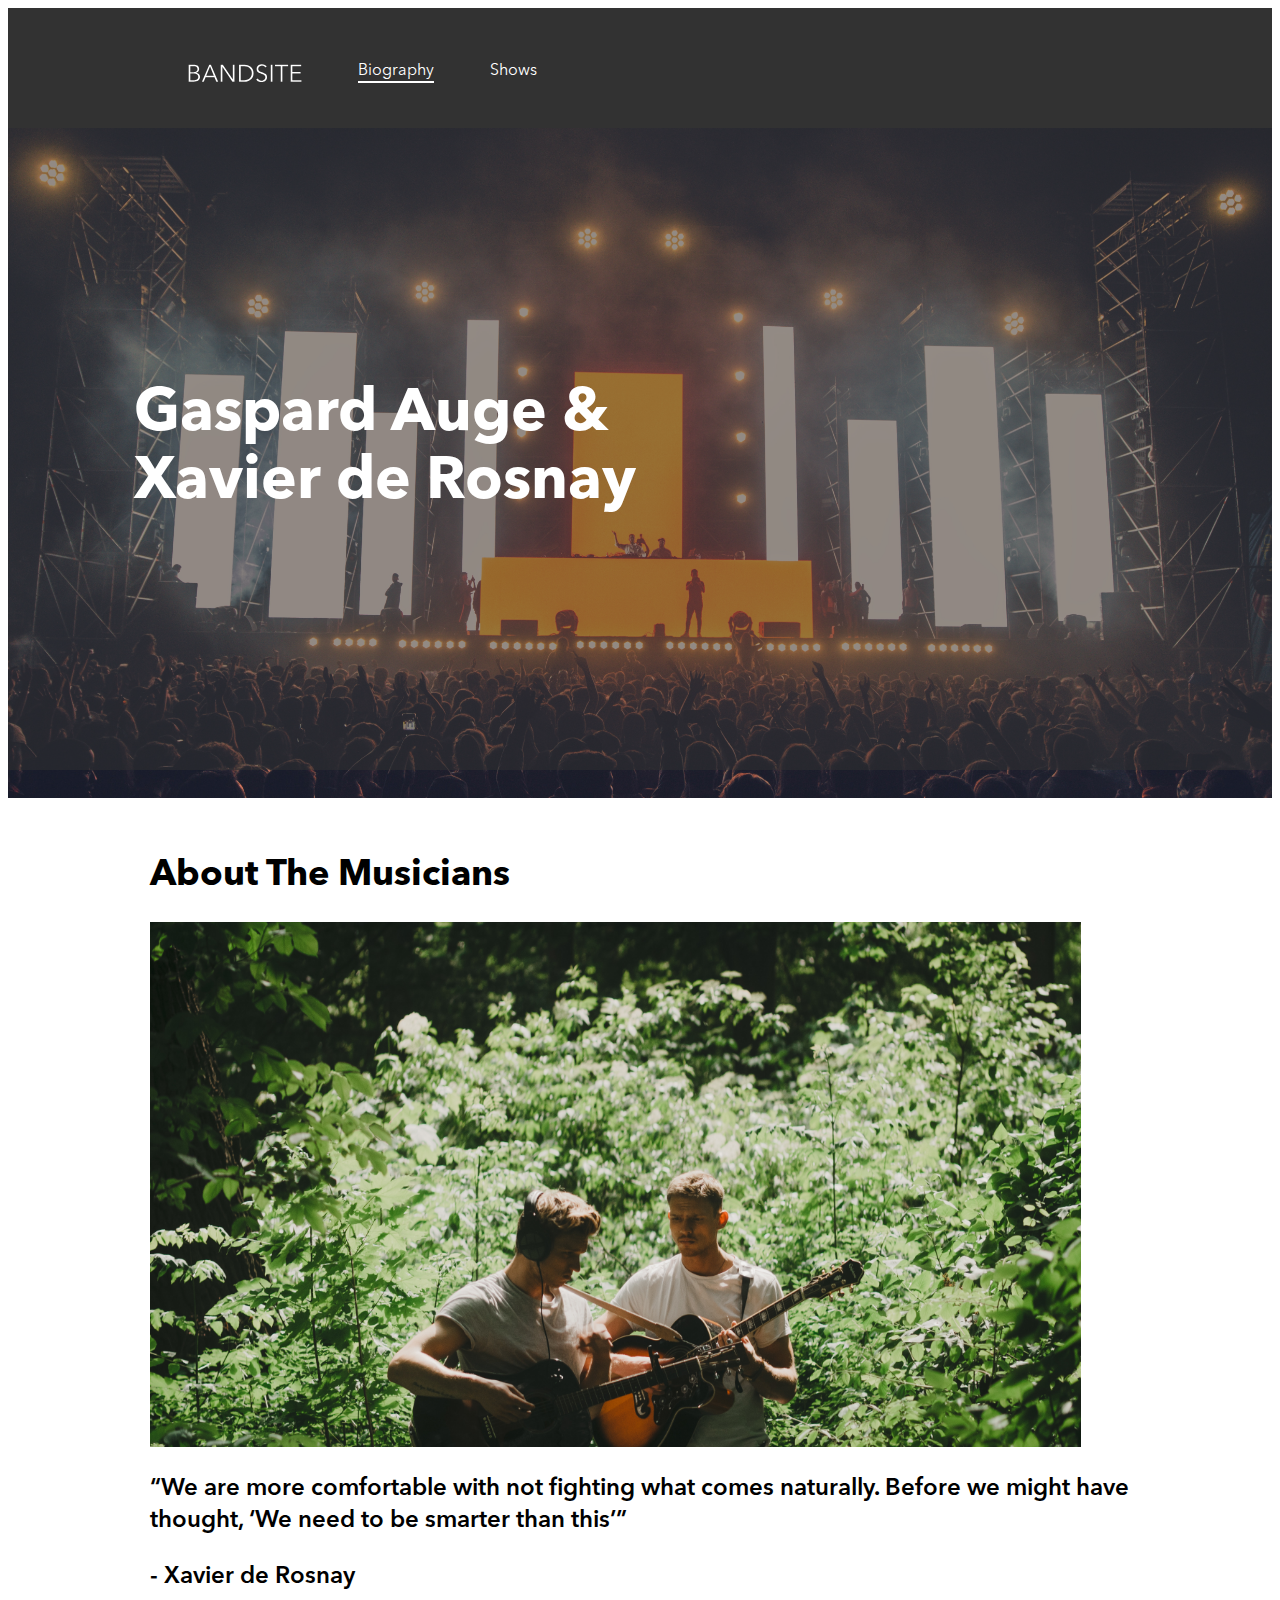
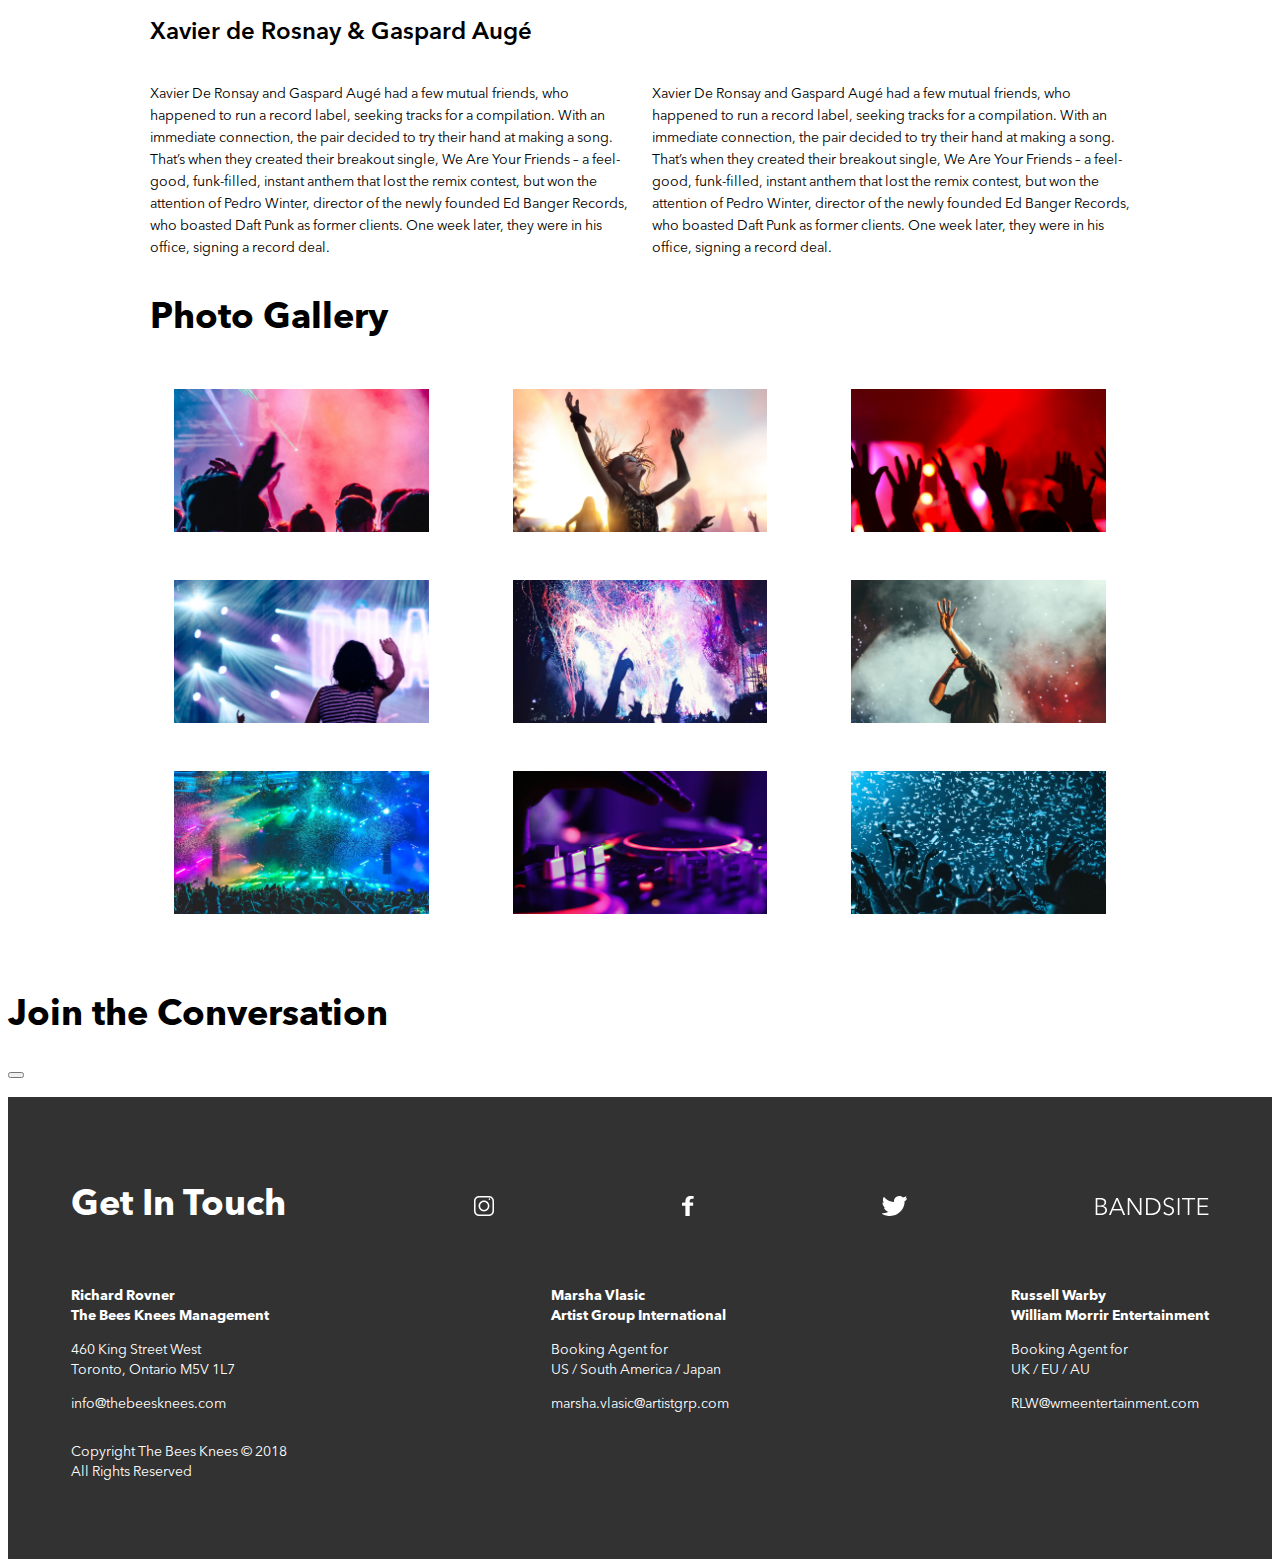
==== sprint-2/index.html @ f04aed73 "new section added to html file, small changes in css, and addition of JS file" ====
<!DOCTYPE html>
<html lang="en">
<head>
    <meta charset="UTF-8">
    <meta name="viewport" content="width=device-width, initial-scale=1.0">
    <meta http-equiv="X-UA-Compatible" content="ie=edge">
    <title>Bandsite</title>
    <link rel="stylesheet" type="text/css" href="./styles/main.css" />
    <script type="text/javascript" src="./script.js"></script>
</head>
<body>
    <div class="main">
        <nav class="main__nav-bar">
            <div class="main__logo-list-container">
                <div class="main__header-org">
                    <a class="main__logo-link" href="index.html">
                        <svg class="main__logo" width="114px" height="19px" viewBox="0 0 114 19" version="1.1" xmlns="http://www.w3.org/2000/svg" xmlns:xlink="http://www.w3.org/1999/xlink">
                            <!-- Generator: Sketch 52.6 (67491) - http://www.bohemiancoding.com/sketch -->
                            <title>BANDSITE</title>
                            <desc>Created with Sketch.</desc>
                            <defs>
                                <path d="M0.64,1.008 L5.704,1.008 C6.3440032,1.008 6.99199672,1.07599932 7.648,1.212 C8.30400328,1.34800068 8.8919974,1.57999836 9.412,1.908 C9.9320026,2.23600164 10.3559984,2.6799972 10.684,3.24 C11.0120016,3.8000028 11.176,4.50399576 11.176,5.352 C11.176,6.24800448 10.9040027,7.02799668 10.36,7.692 C9.81599728,8.35600332 9.08800456,8.79199896 8.176,9 L8.176,9.048 C9.28000552,9.17600064 10.1959964,9.60399636 10.924,10.332 C11.6520036,11.0600036 12.016,12.0479938 12.016,13.296 C12.016,14.0000035 11.8680015,14.6439971 11.572,15.228 C11.2759985,15.8120029 10.8560027,16.307998 10.312,16.716 C9.76799728,17.124002 9.10400392,17.4399989 8.32,17.664 C7.53599608,17.8880011 6.65600488,18 5.68,18 L0.64,18 L0.64,1.008 Z M2.368,8.448 L5.848,8.448 C6.26400208,8.448 6.68399788,8.40000048 7.108,8.304 C7.53200212,8.20799952 7.91999824,8.04400116 8.272,7.812 C8.62400176,7.57999884 8.90799892,7.27200192 9.124,6.888 C9.34000108,6.50399808 9.448,6.0320028 9.448,5.472 C9.448,4.92799728 9.34000108,4.46800188 9.124,4.092 C8.90799892,3.71599812 8.61600184,3.4080012 8.248,3.168 C7.87999816,2.9279988 7.44800248,2.75600052 6.952,2.652 C6.45599752,2.54799948 5.9280028,2.496 5.368,2.496 L2.368,2.496 L2.368,8.448 Z M2.368,16.512 L5.584,16.512 C6.20800312,16.512 6.80399716,16.4520006 7.372,16.332 C7.94000284,16.2119994 8.43599788,16.0200013 8.86,15.756 C9.28400212,15.4919987 9.62399872,15.1480021 9.88,14.724 C10.1360013,14.2999979 10.264,13.792003 10.264,13.2 C10.264,12.0799944 9.8840038,11.2440028 9.124,10.692 C8.3639962,10.1399972 7.28800696,9.864 5.896,9.864 L2.368,9.864 L2.368,16.512 Z M15.784,18 L13.888,18 L21.232,1.008 L22.912,1.008 L30.208,18 L28.288,18 L26.416,13.536 L17.632,13.536 L15.784,18 Z M18.28,11.952 L25.768,11.952 L22.024,2.928 L18.28,11.952 Z M44.752,15.48 L44.8,15.48 L44.8,1.008 L46.528,1.008 L46.528,18 L44.368,18 L34.48,3.384 L34.432,3.384 L34.432,18 L32.704,18 L32.704,1.008 L34.864,1.008 L44.752,15.48 Z M51.04,1.008 L56.68,1.008 C57.7360053,1.008 58.7959947,1.18399824 59.86,1.536 C60.9240053,1.88800176 61.8839957,2.41999644 62.74,3.132 C63.5960043,3.84400356 64.2879974,4.73199468 64.816,5.796 C65.3440026,6.86000532 65.608,8.09599296 65.608,9.504 C65.608,10.9280071 65.3440026,12.1679947 64.816,13.224 C64.2879974,14.2800053 63.5960043,15.1639964 62.74,15.876 C61.8839957,16.5880036 60.9240053,17.1199982 59.86,17.472 C58.7959947,17.8240018 57.7360053,18 56.68,18 L51.04,18 L51.04,1.008 Z M52.768,16.464 L56.2,16.464 C57.4800064,16.464 58.5959952,16.264002 59.548,15.864 C60.5000048,15.463998 61.2879969,14.9400032 61.912,14.292 C62.5360031,13.6439968 63.0039984,12.9040042 63.316,12.072 C63.6280016,11.2399958 63.784,10.3840044 63.784,9.504 C63.784,8.6239956 63.6280016,7.76800416 63.316,6.936 C63.0039984,6.10399584 62.5360031,5.36400324 61.912,4.716 C61.2879969,4.06799676 60.5000048,3.544002 59.548,3.144 C58.5959952,2.743998 57.4800064,2.544 56.2,2.544 L52.768,2.544 L52.768,16.464 Z M77.44,3.744 C77.0719982,3.23199744 76.6000029,2.82000156 76.024,2.508 C75.4479971,2.19599844 74.7520041,2.04 73.936,2.04 C73.5199979,2.04 73.0960022,2.10399936 72.664,2.232 C72.2319978,2.36000064 71.8400018,2.55599868 71.488,2.82 C71.1359982,3.08400132 70.8520011,3.415998 70.636,3.816 C70.4199989,4.216002 70.312,4.68799728 70.312,5.232 C70.312,5.77600272 70.415999,6.22399824 70.624,6.576 C70.832001,6.92800176 71.1079983,7.22799876 71.452,7.476 C71.7960017,7.72400124 72.1879978,7.9279992 72.628,8.088 C73.0680022,8.2480008 73.5279976,8.4079992 74.008,8.568 C74.600003,8.76000096 75.195997,8.96799888 75.796,9.192 C76.396003,9.41600112 76.9359976,9.7079982 77.416,10.068 C77.8960024,10.4280018 78.2879985,10.8839972 78.592,11.436 C78.8960015,11.9880028 79.048,12.6879958 79.048,13.536 C79.048,14.3840042 78.8840016,15.1159969 78.556,15.732 C78.2279984,16.3480031 77.8040026,16.855998 77.284,17.256 C76.7639974,17.656002 76.1720033,17.951999 75.508,18.144 C74.8439967,18.336001 74.1760034,18.432 73.504,18.432 C72.9919974,18.432 72.4800026,18.3800005 71.968,18.276 C71.4559974,18.1719995 70.9680023,18.016001 70.504,17.808 C70.0399977,17.599999 69.608002,17.3360016 69.208,17.016 C68.807998,16.6959984 68.4560015,16.3280021 68.152,15.912 L69.64,14.808 C70.0080018,15.416003 70.5239967,15.923998 71.188,16.332 C71.8520033,16.740002 72.6319955,16.944 73.528,16.944 C73.9600022,16.944 74.3999978,16.8760007 74.848,16.74 C75.2960022,16.6039993 75.6999982,16.3960014 76.06,16.116 C76.4200018,15.8359986 76.7159988,15.492002 76.948,15.084 C77.1800012,14.675998 77.296,14.2000027 77.296,13.656 C77.296,13.063997 77.1800012,12.572002 76.948,12.18 C76.7159988,11.787998 76.4080019,11.4600013 76.024,11.196 C75.6399981,10.9319987 75.2000025,10.7120009 74.704,10.536 C74.2079975,10.3599991 73.6880027,10.1840009 73.144,10.008 C72.5839972,9.83199912 72.0320027,9.63200112 71.488,9.408 C70.9439973,9.18399888 70.4560022,8.8920018 70.024,8.532 C69.5919978,8.1719982 69.2440013,7.72800264 68.98,7.2 C68.7159987,6.67199736 68.584,6.02400384 68.584,5.256 C68.584,4.43999592 68.7479984,3.73600296 69.076,3.144 C69.4040016,2.55199704 69.8319974,2.06400192 70.36,1.68 C70.8880026,1.29599808 71.4719968,1.01600088 72.112,0.84 C72.7520032,0.66399912 73.3839969,0.576 74.008,0.576 C75.1600058,0.576 76.1439959,0.77999796 76.96,1.188 C77.7760041,1.59600204 78.3919979,2.0799972 78.808,2.64 L77.44,3.744 Z M84.472,18 L82.744,18 L82.744,1.008 L84.472,1.008 L84.472,18 Z M94.432,18 L92.704,18 L92.704,2.544 L87.016,2.544 L87.016,1.008 L100.12,1.008 L100.12,2.544 L94.432,2.544 L94.432,18 Z M104.392,16.464 L113.488,16.464 L113.488,18 L102.664,18 L102.664,1.008 L113.2,1.008 L113.2,2.544 L104.392,2.544 L104.392,8.4 L112.624,8.4 L112.624,9.912 L104.392,9.912 L104.392,16.464 Z" id="path-1"></path>
                            </defs>
                            <g id="Page-1" stroke="none" stroke-width="1" fill="none" fill-rule="evenodd">
                                <g id="BANDSITE">
                                    <use fill="#000000" xlink:href="#path-1"></use>
                                    <use fill="#FFFFFF" xlink:href="#path-1"></use>
                                </g>
                            </g>
                        </svg>
                    </a>
                </div>
            
                <div class="main__nav-bar-list">
                    <p class="main__nav-bar-list-item main__bio-border">Biography</p>
                    <p class="main__nav-bar-list-item">Shows</p>
                </div>
            </div>
          
            <div class="main__hero">
                <h1 class="main__hero-title">Gaspard Auge &<br>Xavier de Rosnay</h1>
            </div>
        </nav>

        <div class="main__wrap">
            <section>
                <h1 class="main__info-title">About The Musicians</h1>
                <img class="main__bio-image" src="./assets/Images/about-the-musicians.jpg" alt="a photo of the two musicians">
                <h2 class="main__info-quote">“We are more comfortable with not
                    fighting what comes naturally. Before
                    we might have thought, ‘We need to
                    be smarter than this’”</h2>
                <h3 class="main__info-quote-person">- Xavier de Rosnay</h3>
                <h2 class="main__info-bio-title">Xavier de Rosnay & Gaspard Augé</h2>
                <div class="main__para-location">
                    <p class="main__info-bio-one main__para-size">Xavier De Ronsay and Gaspard Augé had a few
                        mutual friends, who happened to run a record label,
                        seeking tracks for a compilation. With an immediate
                        connection, the pair decided to try their hand at
                        making a song. That’s when they created their
                        breakout single, We Are Your Friends – a feel-good,
                        funk-filled, instant anthem that lost the remix
                        contest, but won the attention of Pedro Winter,
                        director of the newly founded Ed Banger Records,
                        who boasted Daft Punk as former clients. One week
                        later, they were in his office, signing a record deal.</p>
                    <p class="main__para-size"> Xavier De Ronsay and Gaspard Augé had a few
                        mutual friends, who happened to run a record label,
                        seeking tracks for a compilation. With an immediate
                        connection, the pair decided to try their hand at
                        making a song. That’s when they created their
                        breakout single, We Are Your Friends – a feel-good,
                        funk-filled, instant anthem that lost the remix
                        contest, but won the attention of Pedro Winter,
                        director of the newly founded Ed Banger Records,
                        who boasted Daft Punk as former clients. One week
                        later, they were in his office, signing a record deal.</p>
                </div>
            </section>

            <h1 class="main__gallery-title">Photo Gallery</h1>
            <section class="main__gallery">
                <img class="main__gallery-image" src="./assets/Images/Photo-gallery-1.jpg" alt="heads and hands of a group of people are visible dancing at a concert">
                <img class="main__gallery-image" src="./assets/Images/Photo-gallery-2.jpg" alt="a girl is dancing to the music at a concert">
                <img class="main__gallery-image" src="./assets/Images/Photo-gallery-3.jpg" alt="hands of a group of people are visible at a concert">
                <img class="main__gallery-image" src="./assets/Images/Photo-gallery-4.jpg" alt="the back of a girl dancing at a concert is visible at a concert">
                <img class="main__gallery-image" src="./assets/Images/Photo-gallery-5.jpg" alt="confetti is about to fall on the concert ground">
                <img class="main__gallery-image" src="./assets/Images/Photo-gallery-6.jpg" alt="the singer is making a four sign with his left hand while singing on stage">
                <img class="main__gallery-image" src="./assets/Images/Photo-gallery-7.jpg" alt="confetti falling on the concert crowd">
                <img class="main__gallery-image" src="./assets/Images/Photo-gallery-8.jpg" alt="a DJ set in a dim light setting">
                <img class="main__gallery-image" src="./assets/Images/Photo-gallery-9.jpg" alt="confetti falling on a concert ground">
            </section>
        </div>

        <section>
            <h1 class="main__comment-title">Join the Conversation</h1>
            <form>
                <p></p>
                <p></p>
                <button></button>
            </form>
            <section>
                <div>
                    <p></p>
                    <p></p>
                </div>
            </section>
        </section>

        <footer class="main__footer">
            <div class="main__footer-first-section">
                <h1 class="main__footer-header">Get In Touch</h1>
                <svg class="main__footer-icon-padding" width="20px" height="20px" viewBox="0 0 20 20" version="1.1" xmlns="http://www.w3.org/2000/svg" xmlns:xlink="http://www.w3.org/1999/xlink">
                    <!-- Generator: Sketch 52.5 (67469) - http://www.bohemiancoding.com/sketch -->
                    <title>Icon-Instagram</title>
                    <desc>Created with Sketch.</desc>
                    <g id="BandSite" stroke="none" stroke-width="1" fill="none" fill-rule="evenodd">
                        <g id="Icon/Instagram" fill="#FFFFFF" fill-rule="nonzero">
                            <path d="M15,0 C17.7569111,0 20,2.24308892 20,5 L20,15 C20,17.7569111 17.7569111,20 15,20 L5,20 C2.24308892,20 0,17.7569111 0,15 L0,5 C0,2.24308892 2.24308892,0 5,0 L15,0 Z M18.4615385,15 L18.4615385,5 C18.4615385,3.09119592 16.9088041,1.53846154 15,1.53846154 L5,1.53846154 C3.09119592,1.53846154 1.53846154,3.09119592 1.53846154,5 L1.53846154,15 C1.53846154,16.9088041 3.09119592,18.4615385 5,18.4615385 L15,18.4615385 C16.9088041,18.4615385 18.4615385,16.9088041 18.4615385,15 Z M9.99981109,4.56692913 C12.9958302,4.56692913 15.4330709,7.00408514 15.4330709,10 C15.4330709,12.9959149 12.9958302,15.4330709 9.99981109,15.4330709 C7.00416981,15.4330709 4.56692913,12.9959149 4.56692913,10 C4.56692913,7.00408507 7.00416988,4.56692913 9.99981109,4.56692913 Z M9.99981109,13.8856223 C12.1423614,13.8856223 13.8855685,12.1424758 13.8855685,10 C13.8855685,7.85752416 12.1423614,6.11437772 9.99981109,6.11437772 C7.85726075,6.11437772 6.11443153,7.85752416 6.11443153,10 C6.11443153,12.1424758 7.85726075,13.8856223 9.99981109,13.8856223 Z M15.4330709,2.36220472 C15.8671413,2.36220472 16.2204724,2.71553583 16.2204724,3.1496063 C16.2204724,3.58367677 15.8671413,3.93700787 15.4330709,3.93700787 C14.9990004,3.93700787 14.6456693,3.58367677 14.6456693,3.1496063 C14.6456693,2.71553583 14.9990004,2.36220472 15.4330709,2.36220472 Z" id="Combined-Shape"></path>
                        </g>
                    </g>
                </svg>
                <svg class="main__footer-icon-padding" width="12px" height="20px" viewBox="0 0 12 20" version="1.1" xmlns="http://www.w3.org/2000/svg" xmlns:xlink="http://www.w3.org/1999/xlink">
                    <!-- Generator: Sketch 52.5 (67469) - http://www.bohemiancoding.com/sketch -->
                    <title>Icon-Facebook</title>
                    <desc>Created with Sketch.</desc>
                    <g id="BandSite" stroke="none" stroke-width="1" fill="none" fill-rule="evenodd">
                        <g id="Icon/Facebook" fill="#FFFFFF">
                            <path d="M9.99196483,2.86268774 L11.6001667,2.86268774 L11.6001667,0.00360752208 L8.31894343,0.00360752208 C8.31894343,0.00360752208 4.62941896,-0.243536863 3.68344495,3.35338292 C3.68344495,3.35338292 3.34080887,4.29669843 3.38786086,6.62101929 L1.97175609e-13,6.63107276 L1.97175609e-13,9.67167169 L3.38786086,9.66144709 L3.38786086,19.9390514 L7.70642202,19.9390514 L7.70642202,9.67167169 L11.1314985,9.67167169 L11.1314985,6.62101929 L7.70642202,6.62101929 L7.70642202,4.96412089 C7.70642202,3.88981073 8.2886315,2.86268774 9.99196483,2.86268774 Z" id="Path"></path>
                        </g>
                    </g>
                </svg>
                <svg class="main__footer-icon-padding" width="25px" height="20px" viewBox="0 0 25 20" version="1.1" xmlns="http://www.w3.org/2000/svg" xmlns:xlink="http://www.w3.org/1999/xlink">
                    <!-- Generator: Sketch 52.5 (67469) - http://www.bohemiancoding.com/sketch -->
                    <title>Icon-Twitter</title>
                    <desc>Created with Sketch.</desc>
                    <g id="BandSite" stroke="none" stroke-width="1" fill="none" fill-rule="evenodd">
                        <g id="Icon/Twitter" fill="#FFFFFF">
                            <path d="M24.8934106,2.42838542 C24.7684921,2.28841142 24.563007,2.25056967 24.3961776,2.33439125 C24.2000512,2.43286133 23.7667016,2.5720215 23.2926619,2.69287108 C23.7732121,2.1402995 24.1748234,1.47176108 24.3351424,0.881347667 C24.3811222,0.712890667 24.3168318,0.533854167 24.1748234,0.43294275 C24.0320011,0.3312175 23.8419783,0.32999675 23.6983423,0.428059917 C23.3777043,0.646972667 21.8697291,1.28743492 20.9354842,1.47298183 C19.7741886,0.455729167 18.6230656,0 17.2286157,0 C16.1959009,0 15.2368351,0.284016917 14.1194849,0.920817083 C12.1277043,2.056071 11.8261906,4.55322267 11.9979029,6.0176595 C6.49090414,5.55867517 3.40537355,2.4898275 2.31487897,1.16048175 C2.22902289,1.05631508 2.0975938,0.997721333 1.96331647,1.0095215 C1.82863222,1.01888025 1.70656189,1.09293617 1.63657497,1.20849608 C0.909849719,2.40356442 0.709654385,3.74430342 1.0575548,5.08504233 C1.2756538,5.92569992 1.6845893,6.66625975 2.14398055,7.24446617 C1.81032172,7.06990558 1.48195255,6.84814458 1.2011908,6.62475592 C1.07627222,6.52506517 0.904559969,6.5071615 0.760923802,6.57592775 C0.616880802,6.64550783 0.525328135,6.79117842 0.525328135,6.9510905 C0.525328135,9.37622075 2.15984964,11.0306803 3.56935464,11.8481445 C3.25807555,11.7940267 2.93540305,11.7069498 2.63755147,11.6182454 C2.48048764,11.5714518 2.31040305,11.6210938 2.20338805,11.7447917 C2.09596614,11.8684896 2.07155214,12.0438639 2.14031839,12.1927897 C3.00335547,14.054362 4.74814697,15.4248047 6.67929947,15.8369955 C5.01100522,16.8786622 2.64446872,17.3986817 0.463072219,17.1512858 C0.268573552,17.1313477 0.0797714686,17.2501627 0.0195500519,17.4397787 C-0.0406713648,17.6293946 0.0419296352,17.8352865 0.216490135,17.9309082 C2.75595972,19.3233236 5.39308514,20 8.27923422,20 C8.2849308,20 8.29144122,20 8.2975448,20 C12.3628931,19.9963379 16.1458521,18.2584635 18.9489934,15.107015 C21.4909042,12.2497559 22.8145533,8.62833658 22.5215846,5.36783858 C23.2084336,4.88240567 24.2781764,3.94368492 24.9328801,2.93334967 C25.0354191,2.775472 25.0191431,2.56876625 24.8934106,2.42838542 Z" id="Path"></path>
                        </g>
                    </g>
                </svg>
                <svg class="main__footer-logo" width="114px" height="19px" viewBox="0 0 114 19" version="1.1" xmlns="http://www.w3.org/2000/svg" xmlns:xlink="http://www.w3.org/1999/xlink">
                    <!-- Generator: Sketch 52.6 (67491) - http://www.bohemiancoding.com/sketch -->
                    <title>BANDSITE</title>
                    <desc>Created with Sketch.</desc>
                    <defs>
                        <path d="M0.64,1.008 L5.704,1.008 C6.3440032,1.008 6.99199672,1.07599932 7.648,1.212 C8.30400328,1.34800068 8.8919974,1.57999836 9.412,1.908 C9.9320026,2.23600164 10.3559984,2.6799972 10.684,3.24 C11.0120016,3.8000028 11.176,4.50399576 11.176,5.352 C11.176,6.24800448 10.9040027,7.02799668 10.36,7.692 C9.81599728,8.35600332 9.08800456,8.79199896 8.176,9 L8.176,9.048 C9.28000552,9.17600064 10.1959964,9.60399636 10.924,10.332 C11.6520036,11.0600036 12.016,12.0479938 12.016,13.296 C12.016,14.0000035 11.8680015,14.6439971 11.572,15.228 C11.2759985,15.8120029 10.8560027,16.307998 10.312,16.716 C9.76799728,17.124002 9.10400392,17.4399989 8.32,17.664 C7.53599608,17.8880011 6.65600488,18 5.68,18 L0.64,18 L0.64,1.008 Z M2.368,8.448 L5.848,8.448 C6.26400208,8.448 6.68399788,8.40000048 7.108,8.304 C7.53200212,8.20799952 7.91999824,8.04400116 8.272,7.812 C8.62400176,7.57999884 8.90799892,7.27200192 9.124,6.888 C9.34000108,6.50399808 9.448,6.0320028 9.448,5.472 C9.448,4.92799728 9.34000108,4.46800188 9.124,4.092 C8.90799892,3.71599812 8.61600184,3.4080012 8.248,3.168 C7.87999816,2.9279988 7.44800248,2.75600052 6.952,2.652 C6.45599752,2.54799948 5.9280028,2.496 5.368,2.496 L2.368,2.496 L2.368,8.448 Z M2.368,16.512 L5.584,16.512 C6.20800312,16.512 6.80399716,16.4520006 7.372,16.332 C7.94000284,16.2119994 8.43599788,16.0200013 8.86,15.756 C9.28400212,15.4919987 9.62399872,15.1480021 9.88,14.724 C10.1360013,14.2999979 10.264,13.792003 10.264,13.2 C10.264,12.0799944 9.8840038,11.2440028 9.124,10.692 C8.3639962,10.1399972 7.28800696,9.864 5.896,9.864 L2.368,9.864 L2.368,16.512 Z M15.784,18 L13.888,18 L21.232,1.008 L22.912,1.008 L30.208,18 L28.288,18 L26.416,13.536 L17.632,13.536 L15.784,18 Z M18.28,11.952 L25.768,11.952 L22.024,2.928 L18.28,11.952 Z M44.752,15.48 L44.8,15.48 L44.8,1.008 L46.528,1.008 L46.528,18 L44.368,18 L34.48,3.384 L34.432,3.384 L34.432,18 L32.704,18 L32.704,1.008 L34.864,1.008 L44.752,15.48 Z M51.04,1.008 L56.68,1.008 C57.7360053,1.008 58.7959947,1.18399824 59.86,1.536 C60.9240053,1.88800176 61.8839957,2.41999644 62.74,3.132 C63.5960043,3.84400356 64.2879974,4.73199468 64.816,5.796 C65.3440026,6.86000532 65.608,8.09599296 65.608,9.504 C65.608,10.9280071 65.3440026,12.1679947 64.816,13.224 C64.2879974,14.2800053 63.5960043,15.1639964 62.74,15.876 C61.8839957,16.5880036 60.9240053,17.1199982 59.86,17.472 C58.7959947,17.8240018 57.7360053,18 56.68,18 L51.04,18 L51.04,1.008 Z M52.768,16.464 L56.2,16.464 C57.4800064,16.464 58.5959952,16.264002 59.548,15.864 C60.5000048,15.463998 61.2879969,14.9400032 61.912,14.292 C62.5360031,13.6439968 63.0039984,12.9040042 63.316,12.072 C63.6280016,11.2399958 63.784,10.3840044 63.784,9.504 C63.784,8.6239956 63.6280016,7.76800416 63.316,6.936 C63.0039984,6.10399584 62.5360031,5.36400324 61.912,4.716 C61.2879969,4.06799676 60.5000048,3.544002 59.548,3.144 C58.5959952,2.743998 57.4800064,2.544 56.2,2.544 L52.768,2.544 L52.768,16.464 Z M77.44,3.744 C77.0719982,3.23199744 76.6000029,2.82000156 76.024,2.508 C75.4479971,2.19599844 74.7520041,2.04 73.936,2.04 C73.5199979,2.04 73.0960022,2.10399936 72.664,2.232 C72.2319978,2.36000064 71.8400018,2.55599868 71.488,2.82 C71.1359982,3.08400132 70.8520011,3.415998 70.636,3.816 C70.4199989,4.216002 70.312,4.68799728 70.312,5.232 C70.312,5.77600272 70.415999,6.22399824 70.624,6.576 C70.832001,6.92800176 71.1079983,7.22799876 71.452,7.476 C71.7960017,7.72400124 72.1879978,7.9279992 72.628,8.088 C73.0680022,8.2480008 73.5279976,8.4079992 74.008,8.568 C74.600003,8.76000096 75.195997,8.96799888 75.796,9.192 C76.396003,9.41600112 76.9359976,9.7079982 77.416,10.068 C77.8960024,10.4280018 78.2879985,10.8839972 78.592,11.436 C78.8960015,11.9880028 79.048,12.6879958 79.048,13.536 C79.048,14.3840042 78.8840016,15.1159969 78.556,15.732 C78.2279984,16.3480031 77.8040026,16.855998 77.284,17.256 C76.7639974,17.656002 76.1720033,17.951999 75.508,18.144 C74.8439967,18.336001 74.1760034,18.432 73.504,18.432 C72.9919974,18.432 72.4800026,18.3800005 71.968,18.276 C71.4559974,18.1719995 70.9680023,18.016001 70.504,17.808 C70.0399977,17.599999 69.608002,17.3360016 69.208,17.016 C68.807998,16.6959984 68.4560015,16.3280021 68.152,15.912 L69.64,14.808 C70.0080018,15.416003 70.5239967,15.923998 71.188,16.332 C71.8520033,16.740002 72.6319955,16.944 73.528,16.944 C73.9600022,16.944 74.3999978,16.8760007 74.848,16.74 C75.2960022,16.6039993 75.6999982,16.3960014 76.06,16.116 C76.4200018,15.8359986 76.7159988,15.492002 76.948,15.084 C77.1800012,14.675998 77.296,14.2000027 77.296,13.656 C77.296,13.063997 77.1800012,12.572002 76.948,12.18 C76.7159988,11.787998 76.4080019,11.4600013 76.024,11.196 C75.6399981,10.9319987 75.2000025,10.7120009 74.704,10.536 C74.2079975,10.3599991 73.6880027,10.1840009 73.144,10.008 C72.5839972,9.83199912 72.0320027,9.63200112 71.488,9.408 C70.9439973,9.18399888 70.4560022,8.8920018 70.024,8.532 C69.5919978,8.1719982 69.2440013,7.72800264 68.98,7.2 C68.7159987,6.67199736 68.584,6.02400384 68.584,5.256 C68.584,4.43999592 68.7479984,3.73600296 69.076,3.144 C69.4040016,2.55199704 69.8319974,2.06400192 70.36,1.68 C70.8880026,1.29599808 71.4719968,1.01600088 72.112,0.84 C72.7520032,0.66399912 73.3839969,0.576 74.008,0.576 C75.1600058,0.576 76.1439959,0.77999796 76.96,1.188 C77.7760041,1.59600204 78.3919979,2.0799972 78.808,2.64 L77.44,3.744 Z M84.472,18 L82.744,18 L82.744,1.008 L84.472,1.008 L84.472,18 Z M94.432,18 L92.704,18 L92.704,2.544 L87.016,2.544 L87.016,1.008 L100.12,1.008 L100.12,2.544 L94.432,2.544 L94.432,18 Z M104.392,16.464 L113.488,16.464 L113.488,18 L102.664,18 L102.664,1.008 L113.2,1.008 L113.2,2.544 L104.392,2.544 L104.392,8.4 L112.624,8.4 L112.624,9.912 L104.392,9.912 L104.392,16.464 Z" id="path-1"></path>
                    </defs>
                    <g id="Page-1" stroke="none" stroke-width="1" fill="none" fill-rule="evenodd">
                        <g id="BANDSITE">
                            <use fill="#000000" xlink:href="#path-1"></use>
                            <use fill="#FFFFFF" xlink:href="#path-1"></use>
                        </g>
                    </g>
                </svg>
            </div>
               
            <div class="main__footer-info-holder">
                <div class="main__footer-second-section">
                    <div>
                        <p class="main__footer-contact-names">Richard Rovner<br>The Bees Knees Management</p>
                        <p>460 King Street West<br>Toronto, Ontario M5V 1L7</p>
                        <p>info@thebeesknees.com</p>
                    </div>
                    <div>
                        <p class="main__footer-contact-names">Marsha Vlasic<br>Artist Group International</p>
                        <p>Booking Agent for<br>US / South America / Japan</p>
                        <p>marsha.vlasic@artistgrp.com</p>
                    </div>
                    <div>
                        <p class="main__footer-contact-names">Russell Warby<br>William Morrir Entertainment</p>
                        <p>Booking Agent for<br>UK / EU / AU</p>
                        <p>RLW@wmeentertainment.com</p>
                    </div>
                </div>
                        <p>Copyright The Bees Knees &copy; 2018<br>All Rights Reserved</p>
            </div>
        </footer>
    </div>
</body>
</html>
---- sprint-2/styles/main.css ----
@font-face {
  font-family: "Avenir-Regular";
  src: url("../assets/Fonts/Linotype - AvenirNextLTPro-Regular.otf") format("opentype");
}

@font-face {
  font-family: "Avenir-Bold";
  src: url("../assets/Fonts/Linotype - AvenirNextLTPro-Bold.otf") format("opentype");
}

@font-face {
  font-family: "Avenir-Demi";
  src: url("../assets/Fonts/Linotype - AvenirNextLTPro-Demi.otf") format("opentype");
}

* {
  font-family: "Avenir-Regular";
}

.main__nav-bar {
  background-color: #323232;
}

@media screen and (max-width: 425px) {
  .main__nav-bar {
    display: -webkit-box;
    display: -ms-flexbox;
    display: flex;
    -webkit-box-orient: vertical;
    -webkit-box-direction: normal;
        -ms-flex-direction: column;
            flex-direction: column;
  }
}

@media screen and (min-width: 426px) and (max-width: 768px) {
  .main__nav-bar {
    display: -webkit-box;
    display: -ms-flexbox;
    display: flex;
    -webkit-box-orient: vertical;
    -webkit-box-direction: normal;
        -ms-flex-direction: column;
            flex-direction: column;
  }
}

@media screen and (min-width: 426px) and (max-width: 768px) {
  .main__logo-list-container {
    display: -webkit-box;
    display: -ms-flexbox;
    display: flex;
    -webkit-box-align: center;
        -ms-flex-align: center;
            align-items: center;
  }
}

@media screen and (min-width: 769px) {
  .main__logo-list-container {
    display: -webkit-box;
    display: -ms-flexbox;
    display: flex;
    -webkit-box-align: center;
        -ms-flex-align: center;
            align-items: center;
    height: 80px;
  }
}

@media screen and (min-width: 426px) and (max-width: 768px) {
  .main__header-org {
    display: -webkit-box;
    display: -ms-flexbox;
    display: flex;
    -webkit-box-align: center;
        -ms-flex-align: center;
            align-items: center;
    padding: 20px;
    height: 80px;
  }
}

@media screen and (min-width: 769px) {
  .main__header-org {
    display: -webkit-box;
    display: -ms-flexbox;
    display: flex;
    -webkit-box-align: center;
        -ms-flex-align: center;
            align-items: center;
    margin-left: 180px;
    margin-top: 50px;
  }
}

@media screen and (max-width: 425px) {
  .main__logo-link {
    display: -webkit-box;
    display: -ms-flexbox;
    display: flex;
    -webkit-box-align: center;
        -ms-flex-align: center;
            align-items: center;
    padding: 5%;
    -webkit-box-pack: center;
        -ms-flex-pack: center;
            justify-content: center;
  }
}

.main__logo {
  padding-top: 5%;
}

.main__nav-bar-list {
  display: -webkit-box;
  display: -ms-flexbox;
  display: flex;
}

@media screen and (max-width: 425px) {
  .main__nav-bar-list {
    -ms-flex-pack: distribute;
        justify-content: space-around;
    -webkit-box-align: center;
        -ms-flex-align: center;
            align-items: center;
    font-size: 14px;
  }
}

@media screen and (min-width: 426px) and (max-width: 768px) {
  .main__nav-bar-list {
    font-size: 16px;
  }
}

@media screen and (min-width: 769px) {
  .main__nav-bar-list {
    font-size: 16px;
  }
}

.main__nav-bar-list-item {
  color: white;
}

@media screen and (min-width: 426px) and (max-width: 768px) {
  .main__nav-bar-list-item {
    margin-left: 20px;
  }
}

@media screen and (min-width: 769px) {
  .main__nav-bar-list-item {
    margin-left: 56px;
    margin-top: 65px;
  }
}

.main__bio-border {
  border-bottom: 2px solid white;
}

.main__hero {
  background-image: url(../assets/Images/hero-bandsite.jpg);
  background-size: cover;
  background-position: center;
}

@media screen and (min-width: 426px) and (max-width: 768px) {
  .main__hero {
    height: 400px;
  }
}

@media screen and (min-width: 769px) {
  .main__hero {
    height: 670px;
  }
}

.main__hero-title {
  color: white;
  background-color: rgba(50, 50, 50, 0.5);
  font-family: "Avenir-Bold";
}

@media screen and (max-width: 425px) {
  .main__hero-title {
    font-size: 24px;
    line-height: 32px;
    padding: 10% 5%;
  }
}

@media screen and (min-width: 426px) and (max-width: 768px) {
  .main__hero-title {
    font-size: 60px;
    line-height: 68px;
    padding: 15% 5%;
  }
}

@media screen and (min-width: 769px) {
  .main__hero-title {
    font-size: 60px;
    line-height: 68px;
    padding: 20% 10%;
  }
}

.main__wrap {
  padding: 32px 16px;
}

@media screen and (max-width: 425px) {
  .main__wrap {
    display: -webkit-box;
    display: -ms-flexbox;
    display: flex;
    -webkit-box-pack: center;
        -ms-flex-pack: center;
            justify-content: center;
    -ms-flex-wrap: wrap;
        flex-wrap: wrap;
  }
}

@media screen and (min-width: 769px) {
  .main__wrap {
    padding: 32px 142px;
  }
}

.main__info-title {
  font-family: "Avenir-Bold";
}

@media screen and (max-width: 425px) {
  .main__info-title {
    font-size: 24px;
    line-height: 32px;
  }
}

@media screen and (min-width: 426px) and (max-width: 768px) {
  .main__info-title {
    font-size: 36px;
    line-height: 44px;
  }
}

@media screen and (min-width: 769px) {
  .main__info-title {
    font-size: 36px;
    line-height: 44px;
  }
}

@media screen and (max-width: 425px) {
  .main__bio-image {
    width: 288px;
    height: 145px;
  }
}

@media screen and (min-width: 426px) and (max-width: 768px) {
  .main__bio-image {
    width: 90%;
    height: 10%;
  }
}

@media screen and (min-width: 769px) {
  .main__bio-image {
    width: 95%;
    height: 15%;
  }
}

.main__info-quote {
  font-family: "Avenir-Demi";
}

@media screen and (max-width: 425px) {
  .main__info-quote {
    font-size: 14px;
    line-height: 22px;
  }
}

@media screen and (min-width: 426px) and (max-width: 768px) {
  .main__info-quote {
    font-size: 24px;
    line-height: 32px;
  }
}

@media screen and (min-width: 769px) {
  .main__info-quote {
    font-size: 24px;
    line-height: 32px;
  }
}

.main__info-quote-person {
  font-family: "Avenir-Demi";
}

@media screen and (max-width: 425px) {
  .main__info-quote-person {
    font-size: 14px;
    line-height: 22px;
  }
}

@media screen and (min-width: 426px) and (max-width: 768px) {
  .main__info-quote-person {
    font-size: 24px;
    line-height: 32px;
  }
}

@media screen and (min-width: 769px) {
  .main__info-quote-person {
    font-size: 24px;
    line-height: 32px;
  }
}

.main__info-bio-title {
  font-family: "Avenir-Demi";
}

@media screen and (max-width: 425px) {
  .main__info-bio-title {
    font-size: 14px;
    line-height: 22px;
  }
}

@media screen and (min-width: 426px) and (max-width: 768px) {
  .main__info-bio-title {
    font-size: 24px;
    line-height: 32px;
  }
}

@media screen and (min-width: 769px) {
  .main__info-bio-title {
    font-size: 24px;
    line-height: 32px;
  }
}

@media screen and (min-width: 426px) and (max-width: 768px) {
  .main__para-location {
    display: -webkit-box;
    display: -ms-flexbox;
    display: flex;
  }
}

@media screen and (min-width: 769px) {
  .main__para-location {
    display: -webkit-box;
    display: -ms-flexbox;
    display: flex;
  }
}

@media screen and (min-width: 426px) and (max-width: 768px) {
  .main__info-bio-one {
    margin-right: 24px;
  }
}

@media screen and (min-width: 769px) {
  .main__info-bio-one {
    margin-right: 24px;
  }
}

@media screen and (max-width: 425px) {
  .main__para-size {
    font-size: 13px;
    line-height: 18px;
  }
}

@media screen and (min-width: 426px) and (max-width: 768px) {
  .main__para-size {
    font-size: 14px;
    line-height: 22px;
  }
}

@media screen and (min-width: 769px) {
  .main__para-size {
    font-size: 14px;
    line-height: 22px;
  }
}

.main__gallery {
  display: -webkit-box;
  display: -ms-flexbox;
  display: flex;
}

@media screen and (max-width: 425px) {
  .main__gallery {
    -webkit-box-orient: vertical;
    -webkit-box-direction: normal;
        -ms-flex-direction: column;
            flex-direction: column;
  }
}

@media screen and (min-width: 426px) and (max-width: 768px) {
  .main__gallery {
    -ms-flex-wrap: wrap;
        flex-wrap: wrap;
    -webkit-box-pack: justify;
        -ms-flex-pack: justify;
            justify-content: space-between;
  }
}

@media screen and (min-width: 769px) {
  .main__gallery {
    -ms-flex-wrap: wrap;
        flex-wrap: wrap;
    -webkit-box-pack: justify;
        -ms-flex-pack: justify;
            justify-content: space-between;
  }
}

.main__gallery-title {
  font-family: "Avenir-Bold";
}

@media screen and (max-width: 425px) {
  .main__gallery-title {
    font-size: 24px;
    line-height: 32px;
  }
}

@media screen and (min-width: 426px) and (max-width: 768px) {
  .main__gallery-title {
    font-size: 36px;
    line-height: 44px;
    margin-left: 32px;
  }
}

@media screen and (min-width: 769px) {
  .main__gallery-title {
    font-size: 36px;
    line-height: 44px;
  }
}

.main__gallery-image {
  display: -webkit-box;
  display: -ms-flexbox;
  display: flex;
  -webkit-box-orient: vertical;
  -webkit-box-direction: normal;
      -ms-flex-direction: column;
          flex-direction: column;
}

@media screen and (max-width: 425px) {
  .main__gallery-image {
    width: 288px;
    height: 162px;
    margin-bottom: 16px;
  }
}

@media screen and (min-width: 426px) and (max-width: 768px) {
  .main__gallery-image {
    width: 26%;
    margin: 24px;
  }
}

@media screen and (min-width: 769px) {
  .main__gallery-image {
    width: 26%;
    margin: 24px;
  }
}

.main__comment-title {
  font-family: "Avenir-Bold";
}

@media screen and (max-width: 425px) {
  .main__comment-title {
    margin-left: 16px;
    font-size: 24px;
    line-height: 32px;
  }
}

@media screen and (min-width: 426px) and (max-width: 768px) {
  .main__comment-title {
    font-size: 36px;
    line-height: 44px;
    margin-left: 32px;
  }
}

@media screen and (min-width: 769px) {
  .main__comment-title {
    font-size: 36px;
    line-height: 44px;
  }
}

.main__footer {
  background-color: #323232;
  color: white;
  padding: 5%;
}

@media screen and (min-width: 426px) and (max-width: 768px) {
  .main__footer-first-section {
    display: -webkit-box;
    display: -ms-flexbox;
    display: flex;
    -webkit-box-pack: justify;
        -ms-flex-pack: justify;
            justify-content: space-between;
    -webkit-box-align: center;
        -ms-flex-align: center;
            align-items: center;
    margin-bottom: 20px;
  }
}

@media screen and (min-width: 769px) {
  .main__footer-first-section {
    display: -webkit-box;
    display: -ms-flexbox;
    display: flex;
    -webkit-box-pack: justify;
        -ms-flex-pack: justify;
            justify-content: space-between;
    -webkit-box-align: center;
        -ms-flex-align: center;
            align-items: center;
    margin-bottom: 20px;
  }
}

.main__footer-header {
  font-family: "Avenir-Bold";
}

@media screen and (max-width: 425px) {
  .main__footer-header {
    font-size: 24px;
    line-height: 32px;
  }
}

@media screen and (min-width: 426px) and (max-width: 768px) {
  .main__footer-header {
    display: -webkit-box;
    display: -ms-flexbox;
    display: flex;
    margin: 0;
    font-size: 36px;
    line-height: 44px;
  }
}

@media screen and (min-width: 769px) {
  .main__footer-header {
    font-size: 36px;
    line-height: 44px;
  }
}

@media screen and (max-width: 425px) {
  .main__footer-icon-padding {
    padding-left: 6%;
  }
}

@media screen and (max-width: 425px) {
  .main__footer-logo {
    display: none;
  }
}

@media screen and (max-width: 425px) {
  .main__footer-info-holder {
    font-size: 13px;
    line-height: 18px;
  }
}

@media screen and (min-width: 426px) and (max-width: 768px) {
  .main__footer-info-holder {
    font-size: 14px;
    line-height: 20px;
  }
}

@media screen and (min-width: 769px) {
  .main__footer-info-holder {
    font-size: 14px;
    line-height: 20px;
  }
}

@media screen and (min-width: 426px) and (max-width: 768px) {
  .main__footer-second-section {
    display: -webkit-box;
    display: -ms-flexbox;
    display: flex;
    -webkit-box-pack: justify;
        -ms-flex-pack: justify;
            justify-content: space-between;
  }
}

@media screen and (min-width: 769px) {
  .main__footer-second-section {
    display: -webkit-box;
    display: -ms-flexbox;
    display: flex;
    -webkit-box-pack: justify;
        -ms-flex-pack: justify;
            justify-content: space-between;
  }
}

.main__footer-contact-names {
  font-family: "Avenir-Bold";
}
/*# sourceMappingURL=main.css.map */
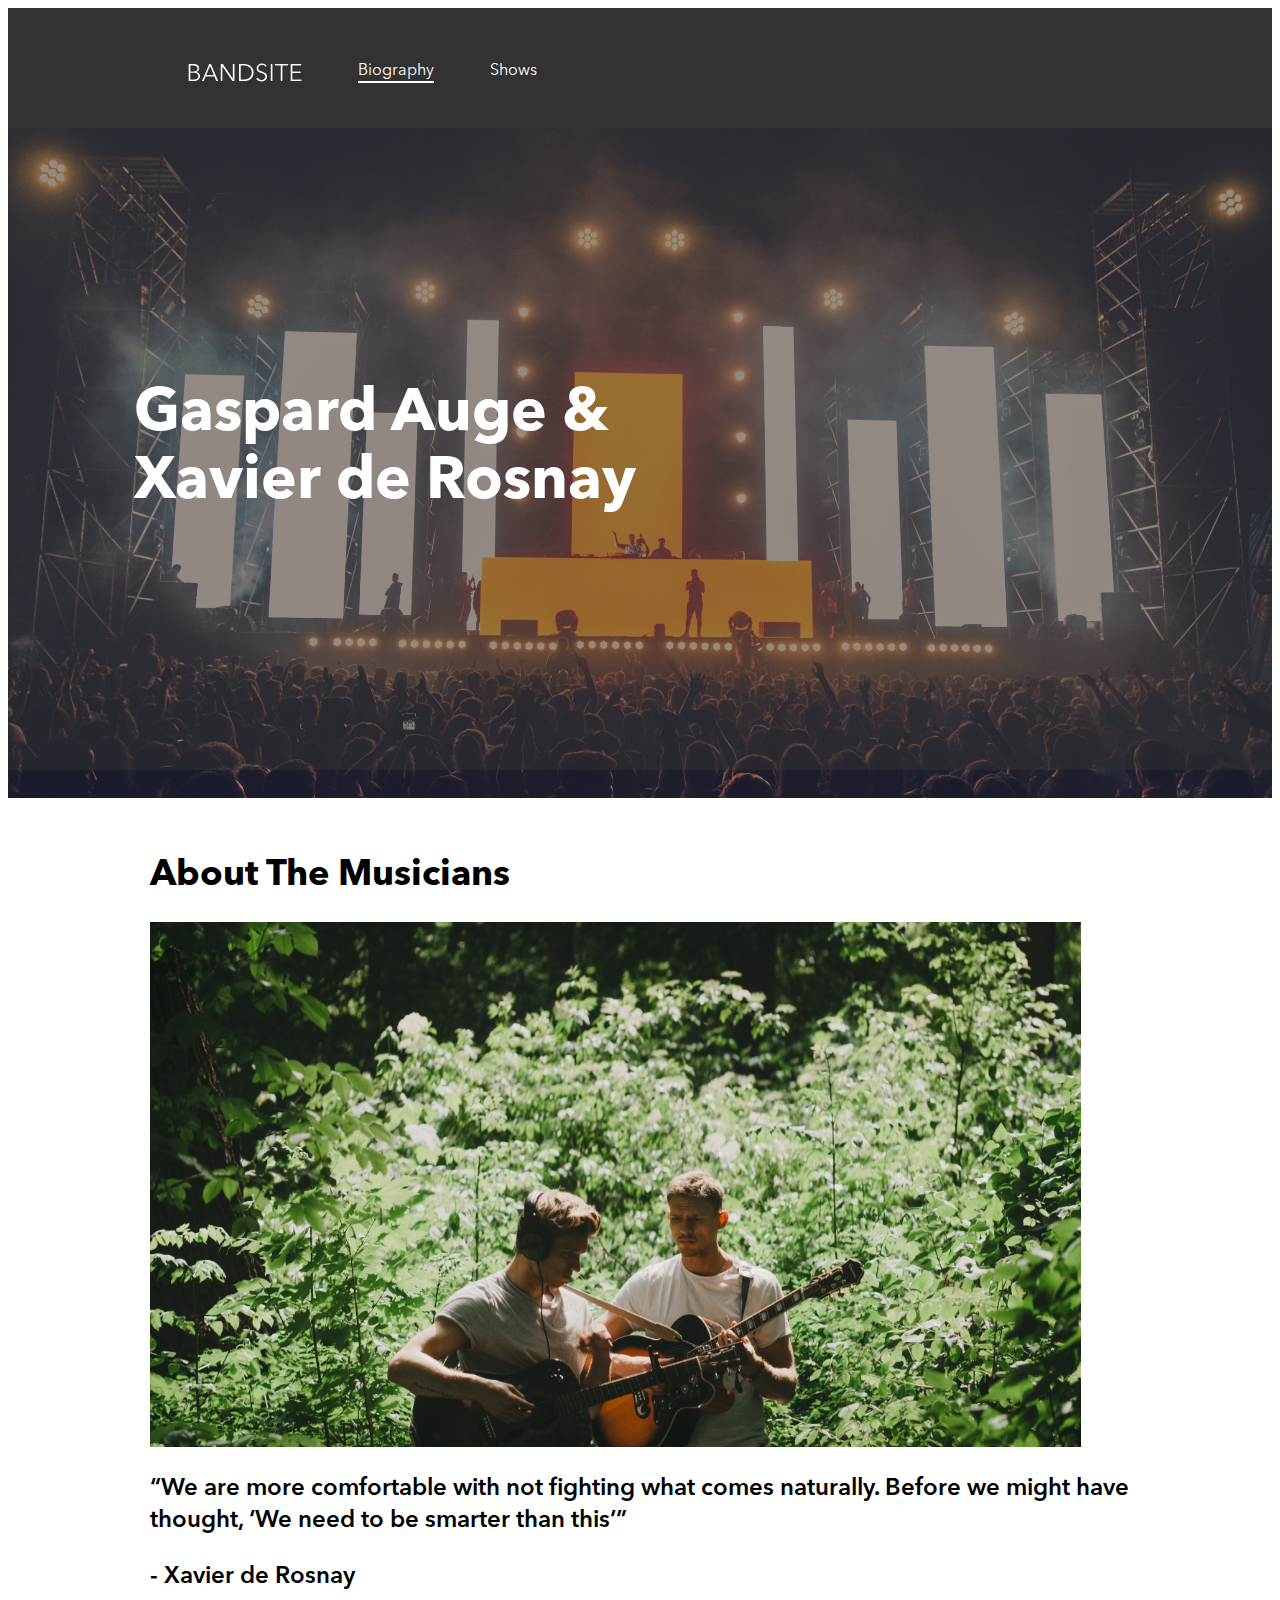
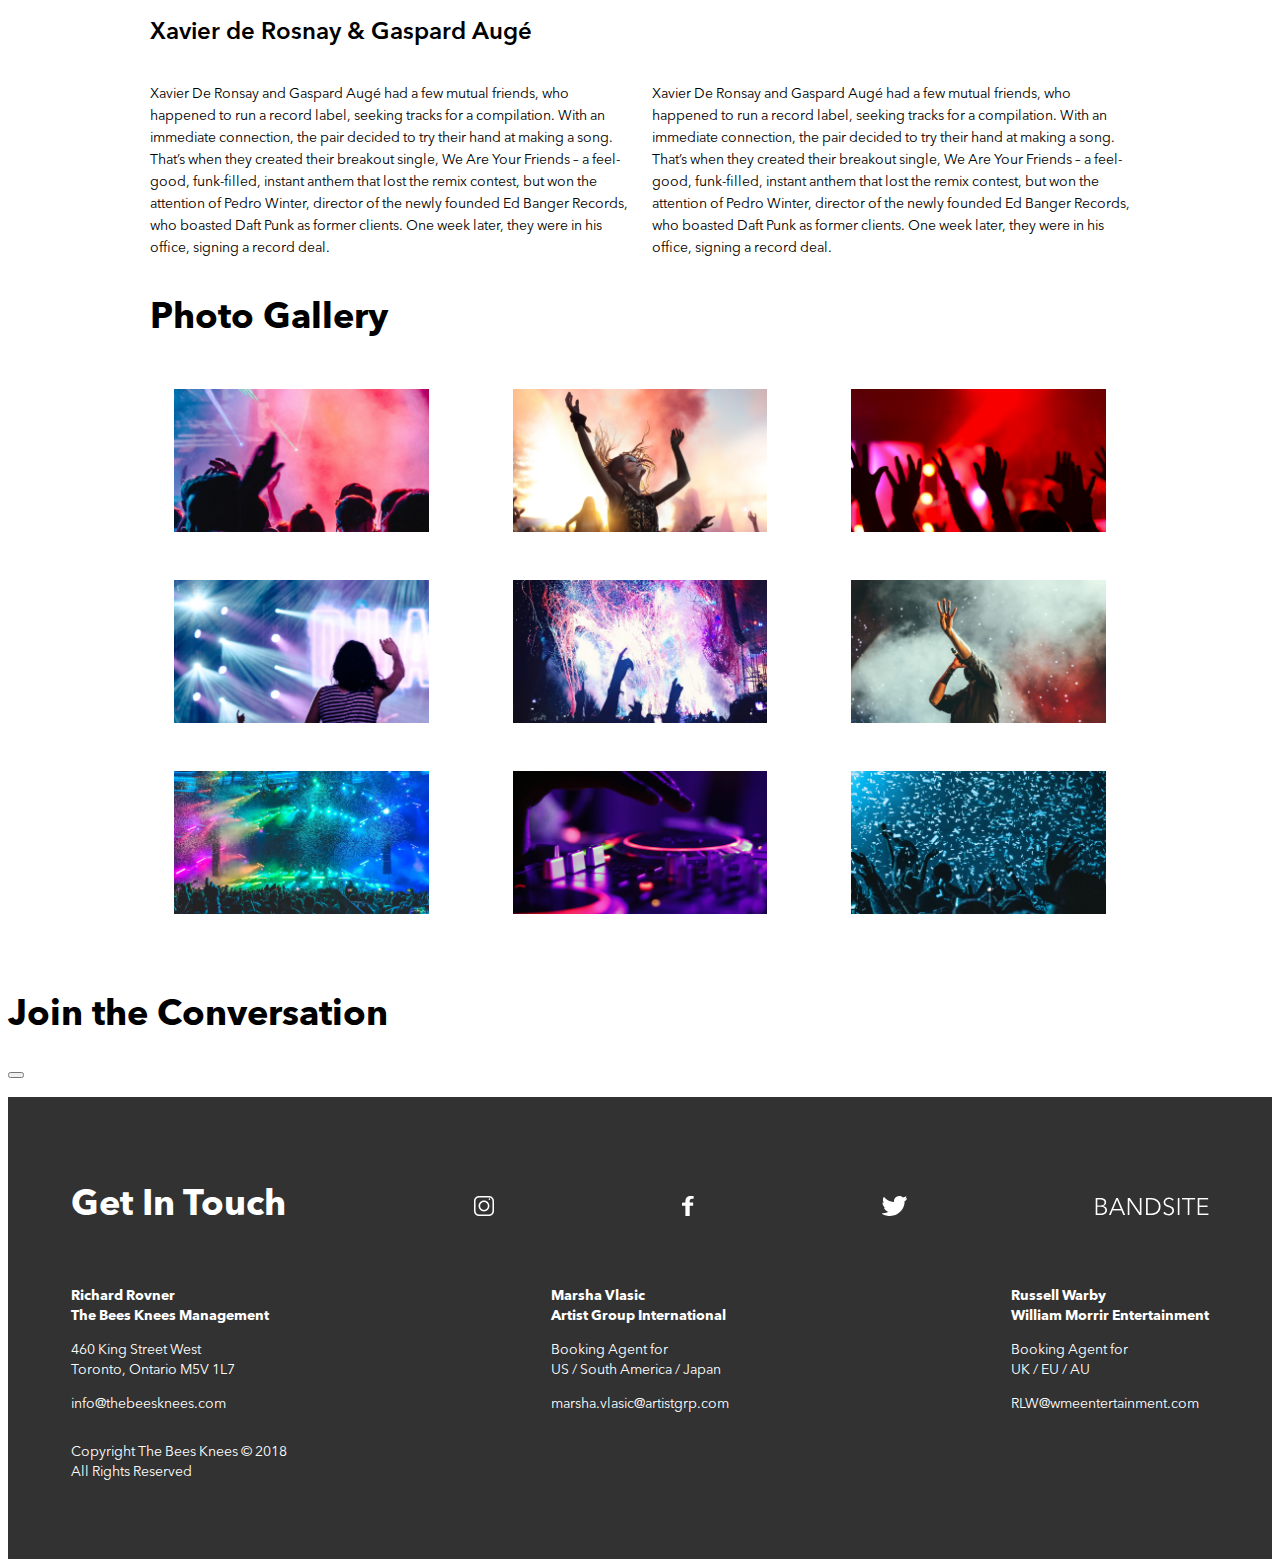
==== commit d71080ee: "all svg tags are replaced with img tags" ====
--- a/sprint-2/index.html
+++ b/sprint-2/index.html
@@ -14,20 +14,7 @@
             <div class="main__logo-list-container">
                 <div class="main__header-org">
                     <a class="main__logo-link" href="index.html">
-                        <svg class="main__logo" width="114px" height="19px" viewBox="0 0 114 19" version="1.1" xmlns="http://www.w3.org/2000/svg" xmlns:xlink="http://www.w3.org/1999/xlink">
-                            <!-- Generator: Sketch 52.6 (67491) - http://www.bohemiancoding.com/sketch -->
-                            <title>BANDSITE</title>
-                            <desc>Created with Sketch.</desc>
-                            <defs>
-                                <path d="M0.64,1.008 L5.704,1.008 C6.3440032,1.008 6.99199672,1.07599932 7.648,1.212 C8.30400328,1.34800068 8.8919974,1.57999836 9.412,1.908 C9.9320026,2.23600164 10.3559984,2.6799972 10.684,3.24 C11.0120016,3.8000028 11.176,4.50399576 11.176,5.352 C11.176,6.24800448 10.9040027,7.02799668 10.36,7.692 C9.81599728,8.35600332 9.08800456,8.79199896 8.176,9 L8.176,9.048 C9.28000552,9.17600064 10.1959964,9.60399636 10.924,10.332 C11.6520036,11.0600036 12.016,12.0479938 12.016,13.296 C12.016,14.0000035 11.8680015,14.6439971 11.572,15.228 C11.2759985,15.8120029 10.8560027,16.307998 10.312,16.716 C9.76799728,17.124002 9.10400392,17.4399989 8.32,17.664 C7.53599608,17.8880011 6.65600488,18 5.68,18 L0.64,18 L0.64,1.008 Z M2.368,8.448 L5.848,8.448 C6.26400208,8.448 6.68399788,8.40000048 7.108,8.304 C7.53200212,8.20799952 7.91999824,8.04400116 8.272,7.812 C8.62400176,7.57999884 8.90799892,7.27200192 9.124,6.888 C9.34000108,6.50399808 9.448,6.0320028 9.448,5.472 C9.448,4.92799728 9.34000108,4.46800188 9.124,4.092 C8.90799892,3.71599812 8.61600184,3.4080012 8.248,3.168 C7.87999816,2.9279988 7.44800248,2.75600052 6.952,2.652 C6.45599752,2.54799948 5.9280028,2.496 5.368,2.496 L2.368,2.496 L2.368,8.448 Z M2.368,16.512 L5.584,16.512 C6.20800312,16.512 6.80399716,16.4520006 7.372,16.332 C7.94000284,16.2119994 8.43599788,16.0200013 8.86,15.756 C9.28400212,15.4919987 9.62399872,15.1480021 9.88,14.724 C10.1360013,14.2999979 10.264,13.792003 10.264,13.2 C10.264,12.0799944 9.8840038,11.2440028 9.124,10.692 C8.3639962,10.1399972 7.28800696,9.864 5.896,9.864 L2.368,9.864 L2.368,16.512 Z M15.784,18 L13.888,18 L21.232,1.008 L22.912,1.008 L30.208,18 L28.288,18 L26.416,13.536 L17.632,13.536 L15.784,18 Z M18.28,11.952 L25.768,11.952 L22.024,2.928 L18.28,11.952 Z M44.752,15.48 L44.8,15.48 L44.8,1.008 L46.528,1.008 L46.528,18 L44.368,18 L34.48,3.384 L34.432,3.384 L34.432,18 L32.704,18 L32.704,1.008 L34.864,1.008 L44.752,15.48 Z M51.04,1.008 L56.68,1.008 C57.7360053,1.008 58.7959947,1.18399824 59.86,1.536 C60.9240053,1.88800176 61.8839957,2.41999644 62.74,3.132 C63.5960043,3.84400356 64.2879974,4.73199468 64.816,5.796 C65.3440026,6.86000532 65.608,8.09599296 65.608,9.504 C65.608,10.9280071 65.3440026,12.1679947 64.816,13.224 C64.2879974,14.2800053 63.5960043,15.1639964 62.74,15.876 C61.8839957,16.5880036 60.9240053,17.1199982 59.86,17.472 C58.7959947,17.8240018 57.7360053,18 56.68,18 L51.04,18 L51.04,1.008 Z M52.768,16.464 L56.2,16.464 C57.4800064,16.464 58.5959952,16.264002 59.548,15.864 C60.5000048,15.463998 61.2879969,14.9400032 61.912,14.292 C62.5360031,13.6439968 63.0039984,12.9040042 63.316,12.072 C63.6280016,11.2399958 63.784,10.3840044 63.784,9.504 C63.784,8.6239956 63.6280016,7.76800416 63.316,6.936 C63.0039984,6.10399584 62.5360031,5.36400324 61.912,4.716 C61.2879969,4.06799676 60.5000048,3.544002 59.548,3.144 C58.5959952,2.743998 57.4800064,2.544 56.2,2.544 L52.768,2.544 L52.768,16.464 Z M77.44,3.744 C77.0719982,3.23199744 76.6000029,2.82000156 76.024,2.508 C75.4479971,2.19599844 74.7520041,2.04 73.936,2.04 C73.5199979,2.04 73.0960022,2.10399936 72.664,2.232 C72.2319978,2.36000064 71.8400018,2.55599868 71.488,2.82 C71.1359982,3.08400132 70.8520011,3.415998 70.636,3.816 C70.4199989,4.216002 70.312,4.68799728 70.312,5.232 C70.312,5.77600272 70.415999,6.22399824 70.624,6.576 C70.832001,6.92800176 71.1079983,7.22799876 71.452,7.476 C71.7960017,7.72400124 72.1879978,7.9279992 72.628,8.088 C73.0680022,8.2480008 73.5279976,8.4079992 74.008,8.568 C74.600003,8.76000096 75.195997,8.96799888 75.796,9.192 C76.396003,9.41600112 76.9359976,9.7079982 77.416,10.068 C77.8960024,10.4280018 78.2879985,10.8839972 78.592,11.436 C78.8960015,11.9880028 79.048,12.6879958 79.048,13.536 C79.048,14.3840042 78.8840016,15.1159969 78.556,15.732 C78.2279984,16.3480031 77.8040026,16.855998 77.284,17.256 C76.7639974,17.656002 76.1720033,17.951999 75.508,18.144 C74.8439967,18.336001 74.1760034,18.432 73.504,18.432 C72.9919974,18.432 72.4800026,18.3800005 71.968,18.276 C71.4559974,18.1719995 70.9680023,18.016001 70.504,17.808 C70.0399977,17.599999 69.608002,17.3360016 69.208,17.016 C68.807998,16.6959984 68.4560015,16.3280021 68.152,15.912 L69.64,14.808 C70.0080018,15.416003 70.5239967,15.923998 71.188,16.332 C71.8520033,16.740002 72.6319955,16.944 73.528,16.944 C73.9600022,16.944 74.3999978,16.8760007 74.848,16.74 C75.2960022,16.6039993 75.6999982,16.3960014 76.06,16.116 C76.4200018,15.8359986 76.7159988,15.492002 76.948,15.084 C77.1800012,14.675998 77.296,14.2000027 77.296,13.656 C77.296,13.063997 77.1800012,12.572002 76.948,12.18 C76.7159988,11.787998 76.4080019,11.4600013 76.024,11.196 C75.6399981,10.9319987 75.2000025,10.7120009 74.704,10.536 C74.2079975,10.3599991 73.6880027,10.1840009 73.144,10.008 C72.5839972,9.83199912 72.0320027,9.63200112 71.488,9.408 C70.9439973,9.18399888 70.4560022,8.8920018 70.024,8.532 C69.5919978,8.1719982 69.2440013,7.72800264 68.98,7.2 C68.7159987,6.67199736 68.584,6.02400384 68.584,5.256 C68.584,4.43999592 68.7479984,3.73600296 69.076,3.144 C69.4040016,2.55199704 69.8319974,2.06400192 70.36,1.68 C70.8880026,1.29599808 71.4719968,1.01600088 72.112,0.84 C72.7520032,0.66399912 73.3839969,0.576 74.008,0.576 C75.1600058,0.576 76.1439959,0.77999796 76.96,1.188 C77.7760041,1.59600204 78.3919979,2.0799972 78.808,2.64 L77.44,3.744 Z M84.472,18 L82.744,18 L82.744,1.008 L84.472,1.008 L84.472,18 Z M94.432,18 L92.704,18 L92.704,2.544 L87.016,2.544 L87.016,1.008 L100.12,1.008 L100.12,2.544 L94.432,2.544 L94.432,18 Z M104.392,16.464 L113.488,16.464 L113.488,18 L102.664,18 L102.664,1.008 L113.2,1.008 L113.2,2.544 L104.392,2.544 L104.392,8.4 L112.624,8.4 L112.624,9.912 L104.392,9.912 L104.392,16.464 Z" id="path-1"></path>
-                            </defs>
-                            <g id="Page-1" stroke="none" stroke-width="1" fill="none" fill-rule="evenodd">
-                                <g id="BANDSITE">
-                                    <use fill="#000000" xlink:href="#path-1"></use>
-                                    <use fill="#FFFFFF" xlink:href="#path-1"></use>
-                                </g>
-                            </g>
-                        </svg>
+                        <img class="main__logo" src="./assets/Logo/Logo-bandsite.svg" alt="logo bandsite">
                     </a>
                 </div>
             
@@ -110,50 +97,10 @@
         <footer class="main__footer">
             <div class="main__footer-first-section">
                 <h1 class="main__footer-header">Get In Touch</h1>
-                <svg class="main__footer-icon-padding" width="20px" height="20px" viewBox="0 0 20 20" version="1.1" xmlns="http://www.w3.org/2000/svg" xmlns:xlink="http://www.w3.org/1999/xlink">
-                    <!-- Generator: Sketch 52.5 (67469) - http://www.bohemiancoding.com/sketch -->
-                    <title>Icon-Instagram</title>
-                    <desc>Created with Sketch.</desc>
-                    <g id="BandSite" stroke="none" stroke-width="1" fill="none" fill-rule="evenodd">
-                        <g id="Icon/Instagram" fill="#FFFFFF" fill-rule="nonzero">
-                            <path d="M15,0 C17.7569111,0 20,2.24308892 20,5 L20,15 C20,17.7569111 17.7569111,20 15,20 L5,20 C2.24308892,20 0,17.7569111 0,15 L0,5 C0,2.24308892 2.24308892,0 5,0 L15,0 Z M18.4615385,15 L18.4615385,5 C18.4615385,3.09119592 16.9088041,1.53846154 15,1.53846154 L5,1.53846154 C3.09119592,1.53846154 1.53846154,3.09119592 1.53846154,5 L1.53846154,15 C1.53846154,16.9088041 3.09119592,18.4615385 5,18.4615385 L15,18.4615385 C16.9088041,18.4615385 18.4615385,16.9088041 18.4615385,15 Z M9.99981109,4.56692913 C12.9958302,4.56692913 15.4330709,7.00408514 15.4330709,10 C15.4330709,12.9959149 12.9958302,15.4330709 9.99981109,15.4330709 C7.00416981,15.4330709 4.56692913,12.9959149 4.56692913,10 C4.56692913,7.00408507 7.00416988,4.56692913 9.99981109,4.56692913 Z M9.99981109,13.8856223 C12.1423614,13.8856223 13.8855685,12.1424758 13.8855685,10 C13.8855685,7.85752416 12.1423614,6.11437772 9.99981109,6.11437772 C7.85726075,6.11437772 6.11443153,7.85752416 6.11443153,10 C6.11443153,12.1424758 7.85726075,13.8856223 9.99981109,13.8856223 Z M15.4330709,2.36220472 C15.8671413,2.36220472 16.2204724,2.71553583 16.2204724,3.1496063 C16.2204724,3.58367677 15.8671413,3.93700787 15.4330709,3.93700787 C14.9990004,3.93700787 14.6456693,3.58367677 14.6456693,3.1496063 C14.6456693,2.71553583 14.9990004,2.36220472 15.4330709,2.36220472 Z" id="Combined-Shape"></path>
-                        </g>
-                    </g>
-                </svg>
-                <svg class="main__footer-icon-padding" width="12px" height="20px" viewBox="0 0 12 20" version="1.1" xmlns="http://www.w3.org/2000/svg" xmlns:xlink="http://www.w3.org/1999/xlink">
-                    <!-- Generator: Sketch 52.5 (67469) - http://www.bohemiancoding.com/sketch -->
-                    <title>Icon-Facebook</title>
-                    <desc>Created with Sketch.</desc>
-                    <g id="BandSite" stroke="none" stroke-width="1" fill="none" fill-rule="evenodd">
-                        <g id="Icon/Facebook" fill="#FFFFFF">
-                            <path d="M9.99196483,2.86268774 L11.6001667,2.86268774 L11.6001667,0.00360752208 L8.31894343,0.00360752208 C8.31894343,0.00360752208 4.62941896,-0.243536863 3.68344495,3.35338292 C3.68344495,3.35338292 3.34080887,4.29669843 3.38786086,6.62101929 L1.97175609e-13,6.63107276 L1.97175609e-13,9.67167169 L3.38786086,9.66144709 L3.38786086,19.9390514 L7.70642202,19.9390514 L7.70642202,9.67167169 L11.1314985,9.67167169 L11.1314985,6.62101929 L7.70642202,6.62101929 L7.70642202,4.96412089 C7.70642202,3.88981073 8.2886315,2.86268774 9.99196483,2.86268774 Z" id="Path"></path>
-                        </g>
-                    </g>
-                </svg>
-                <svg class="main__footer-icon-padding" width="25px" height="20px" viewBox="0 0 25 20" version="1.1" xmlns="http://www.w3.org/2000/svg" xmlns:xlink="http://www.w3.org/1999/xlink">
-                    <!-- Generator: Sketch 52.5 (67469) - http://www.bohemiancoding.com/sketch -->
-                    <title>Icon-Twitter</title>
-                    <desc>Created with Sketch.</desc>
-                    <g id="BandSite" stroke="none" stroke-width="1" fill="none" fill-rule="evenodd">
-                        <g id="Icon/Twitter" fill="#FFFFFF">
-                            <path d="M24.8934106,2.42838542 C24.7684921,2.28841142 24.563007,2.25056967 24.3961776,2.33439125 C24.2000512,2.43286133 23.7667016,2.5720215 23.2926619,2.69287108 C23.7732121,2.1402995 24.1748234,1.47176108 24.3351424,0.881347667 C24.3811222,0.712890667 24.3168318,0.533854167 24.1748234,0.43294275 C24.0320011,0.3312175 23.8419783,0.32999675 23.6983423,0.428059917 C23.3777043,0.646972667 21.8697291,1.28743492 20.9354842,1.47298183 C19.7741886,0.455729167 18.6230656,0 17.2286157,0 C16.1959009,0 15.2368351,0.284016917 14.1194849,0.920817083 C12.1277043,2.056071 11.8261906,4.55322267 11.9979029,6.0176595 C6.49090414,5.55867517 3.40537355,2.4898275 2.31487897,1.16048175 C2.22902289,1.05631508 2.0975938,0.997721333 1.96331647,1.0095215 C1.82863222,1.01888025 1.70656189,1.09293617 1.63657497,1.20849608 C0.909849719,2.40356442 0.709654385,3.74430342 1.0575548,5.08504233 C1.2756538,5.92569992 1.6845893,6.66625975 2.14398055,7.24446617 C1.81032172,7.06990558 1.48195255,6.84814458 1.2011908,6.62475592 C1.07627222,6.52506517 0.904559969,6.5071615 0.760923802,6.57592775 C0.616880802,6.64550783 0.525328135,6.79117842 0.525328135,6.9510905 C0.525328135,9.37622075 2.15984964,11.0306803 3.56935464,11.8481445 C3.25807555,11.7940267 2.93540305,11.7069498 2.63755147,11.6182454 C2.48048764,11.5714518 2.31040305,11.6210938 2.20338805,11.7447917 C2.09596614,11.8684896 2.07155214,12.0438639 2.14031839,12.1927897 C3.00335547,14.054362 4.74814697,15.4248047 6.67929947,15.8369955 C5.01100522,16.8786622 2.64446872,17.3986817 0.463072219,17.1512858 C0.268573552,17.1313477 0.0797714686,17.2501627 0.0195500519,17.4397787 C-0.0406713648,17.6293946 0.0419296352,17.8352865 0.216490135,17.9309082 C2.75595972,19.3233236 5.39308514,20 8.27923422,20 C8.2849308,20 8.29144122,20 8.2975448,20 C12.3628931,19.9963379 16.1458521,18.2584635 18.9489934,15.107015 C21.4909042,12.2497559 22.8145533,8.62833658 22.5215846,5.36783858 C23.2084336,4.88240567 24.2781764,3.94368492 24.9328801,2.93334967 C25.0354191,2.775472 25.0191431,2.56876625 24.8934106,2.42838542 Z" id="Path"></path>
-                        </g>
-                    </g>
-                </svg>
-                <svg class="main__footer-logo" width="114px" height="19px" viewBox="0 0 114 19" version="1.1" xmlns="http://www.w3.org/2000/svg" xmlns:xlink="http://www.w3.org/1999/xlink">
-                    <!-- Generator: Sketch 52.6 (67491) - http://www.bohemiancoding.com/sketch -->
-                    <title>BANDSITE</title>
-                    <desc>Created with Sketch.</desc>
-                    <defs>
-                        <path d="M0.64,1.008 L5.704,1.008 C6.3440032,1.008 6.99199672,1.07599932 7.648,1.212 C8.30400328,1.34800068 8.8919974,1.57999836 9.412,1.908 C9.9320026,2.23600164 10.3559984,2.6799972 10.684,3.24 C11.0120016,3.8000028 11.176,4.50399576 11.176,5.352 C11.176,6.24800448 10.9040027,7.02799668 10.36,7.692 C9.81599728,8.35600332 9.08800456,8.79199896 8.176,9 L8.176,9.048 C9.28000552,9.17600064 10.1959964,9.60399636 10.924,10.332 C11.6520036,11.0600036 12.016,12.0479938 12.016,13.296 C12.016,14.0000035 11.8680015,14.6439971 11.572,15.228 C11.2759985,15.8120029 10.8560027,16.307998 10.312,16.716 C9.76799728,17.124002 9.10400392,17.4399989 8.32,17.664 C7.53599608,17.8880011 6.65600488,18 5.68,18 L0.64,18 L0.64,1.008 Z M2.368,8.448 L5.848,8.448 C6.26400208,8.448 6.68399788,8.40000048 7.108,8.304 C7.53200212,8.20799952 7.91999824,8.04400116 8.272,7.812 C8.62400176,7.57999884 8.90799892,7.27200192 9.124,6.888 C9.34000108,6.50399808 9.448,6.0320028 9.448,5.472 C9.448,4.92799728 9.34000108,4.46800188 9.124,4.092 C8.90799892,3.71599812 8.61600184,3.4080012 8.248,3.168 C7.87999816,2.9279988 7.44800248,2.75600052 6.952,2.652 C6.45599752,2.54799948 5.9280028,2.496 5.368,2.496 L2.368,2.496 L2.368,8.448 Z M2.368,16.512 L5.584,16.512 C6.20800312,16.512 6.80399716,16.4520006 7.372,16.332 C7.94000284,16.2119994 8.43599788,16.0200013 8.86,15.756 C9.28400212,15.4919987 9.62399872,15.1480021 9.88,14.724 C10.1360013,14.2999979 10.264,13.792003 10.264,13.2 C10.264,12.0799944 9.8840038,11.2440028 9.124,10.692 C8.3639962,10.1399972 7.28800696,9.864 5.896,9.864 L2.368,9.864 L2.368,16.512 Z M15.784,18 L13.888,18 L21.232,1.008 L22.912,1.008 L30.208,18 L28.288,18 L26.416,13.536 L17.632,13.536 L15.784,18 Z M18.28,11.952 L25.768,11.952 L22.024,2.928 L18.28,11.952 Z M44.752,15.48 L44.8,15.48 L44.8,1.008 L46.528,1.008 L46.528,18 L44.368,18 L34.48,3.384 L34.432,3.384 L34.432,18 L32.704,18 L32.704,1.008 L34.864,1.008 L44.752,15.48 Z M51.04,1.008 L56.68,1.008 C57.7360053,1.008 58.7959947,1.18399824 59.86,1.536 C60.9240053,1.88800176 61.8839957,2.41999644 62.74,3.132 C63.5960043,3.84400356 64.2879974,4.73199468 64.816,5.796 C65.3440026,6.86000532 65.608,8.09599296 65.608,9.504 C65.608,10.9280071 65.3440026,12.1679947 64.816,13.224 C64.2879974,14.2800053 63.5960043,15.1639964 62.74,15.876 C61.8839957,16.5880036 60.9240053,17.1199982 59.86,17.472 C58.7959947,17.8240018 57.7360053,18 56.68,18 L51.04,18 L51.04,1.008 Z M52.768,16.464 L56.2,16.464 C57.4800064,16.464 58.5959952,16.264002 59.548,15.864 C60.5000048,15.463998 61.2879969,14.9400032 61.912,14.292 C62.5360031,13.6439968 63.0039984,12.9040042 63.316,12.072 C63.6280016,11.2399958 63.784,10.3840044 63.784,9.504 C63.784,8.6239956 63.6280016,7.76800416 63.316,6.936 C63.0039984,6.10399584 62.5360031,5.36400324 61.912,4.716 C61.2879969,4.06799676 60.5000048,3.544002 59.548,3.144 C58.5959952,2.743998 57.4800064,2.544 56.2,2.544 L52.768,2.544 L52.768,16.464 Z M77.44,3.744 C77.0719982,3.23199744 76.6000029,2.82000156 76.024,2.508 C75.4479971,2.19599844 74.7520041,2.04 73.936,2.04 C73.5199979,2.04 73.0960022,2.10399936 72.664,2.232 C72.2319978,2.36000064 71.8400018,2.55599868 71.488,2.82 C71.1359982,3.08400132 70.8520011,3.415998 70.636,3.816 C70.4199989,4.216002 70.312,4.68799728 70.312,5.232 C70.312,5.77600272 70.415999,6.22399824 70.624,6.576 C70.832001,6.92800176 71.1079983,7.22799876 71.452,7.476 C71.7960017,7.72400124 72.1879978,7.9279992 72.628,8.088 C73.0680022,8.2480008 73.5279976,8.4079992 74.008,8.568 C74.600003,8.76000096 75.195997,8.96799888 75.796,9.192 C76.396003,9.41600112 76.9359976,9.7079982 77.416,10.068 C77.8960024,10.4280018 78.2879985,10.8839972 78.592,11.436 C78.8960015,11.9880028 79.048,12.6879958 79.048,13.536 C79.048,14.3840042 78.8840016,15.1159969 78.556,15.732 C78.2279984,16.3480031 77.8040026,16.855998 77.284,17.256 C76.7639974,17.656002 76.1720033,17.951999 75.508,18.144 C74.8439967,18.336001 74.1760034,18.432 73.504,18.432 C72.9919974,18.432 72.4800026,18.3800005 71.968,18.276 C71.4559974,18.1719995 70.9680023,18.016001 70.504,17.808 C70.0399977,17.599999 69.608002,17.3360016 69.208,17.016 C68.807998,16.6959984 68.4560015,16.3280021 68.152,15.912 L69.64,14.808 C70.0080018,15.416003 70.5239967,15.923998 71.188,16.332 C71.8520033,16.740002 72.6319955,16.944 73.528,16.944 C73.9600022,16.944 74.3999978,16.8760007 74.848,16.74 C75.2960022,16.6039993 75.6999982,16.3960014 76.06,16.116 C76.4200018,15.8359986 76.7159988,15.492002 76.948,15.084 C77.1800012,14.675998 77.296,14.2000027 77.296,13.656 C77.296,13.063997 77.1800012,12.572002 76.948,12.18 C76.7159988,11.787998 76.4080019,11.4600013 76.024,11.196 C75.6399981,10.9319987 75.2000025,10.7120009 74.704,10.536 C74.2079975,10.3599991 73.6880027,10.1840009 73.144,10.008 C72.5839972,9.83199912 72.0320027,9.63200112 71.488,9.408 C70.9439973,9.18399888 70.4560022,8.8920018 70.024,8.532 C69.5919978,8.1719982 69.2440013,7.72800264 68.98,7.2 C68.7159987,6.67199736 68.584,6.02400384 68.584,5.256 C68.584,4.43999592 68.7479984,3.73600296 69.076,3.144 C69.4040016,2.55199704 69.8319974,2.06400192 70.36,1.68 C70.8880026,1.29599808 71.4719968,1.01600088 72.112,0.84 C72.7520032,0.66399912 73.3839969,0.576 74.008,0.576 C75.1600058,0.576 76.1439959,0.77999796 76.96,1.188 C77.7760041,1.59600204 78.3919979,2.0799972 78.808,2.64 L77.44,3.744 Z M84.472,18 L82.744,18 L82.744,1.008 L84.472,1.008 L84.472,18 Z M94.432,18 L92.704,18 L92.704,2.544 L87.016,2.544 L87.016,1.008 L100.12,1.008 L100.12,2.544 L94.432,2.544 L94.432,18 Z M104.392,16.464 L113.488,16.464 L113.488,18 L102.664,18 L102.664,1.008 L113.2,1.008 L113.2,2.544 L104.392,2.544 L104.392,8.4 L112.624,8.4 L112.624,9.912 L104.392,9.912 L104.392,16.464 Z" id="path-1"></path>
-                    </defs>
-                    <g id="Page-1" stroke="none" stroke-width="1" fill="none" fill-rule="evenodd">
-                        <g id="BANDSITE">
-                            <use fill="#000000" xlink:href="#path-1"></use>
-                            <use fill="#FFFFFF" xlink:href="#path-1"></use>
-                        </g>
-                    </g>
-                </svg>
+                <img class="main__footer-icon-padding" src="./assets/Icons/SVG/Icon-instagram.svg" alt="Instagram icon">
+                <img class="main__footer-icon-padding" src="./assets/Icons/SVG/Icon-facebook.svg" alt="Facebook icon">
+                <img class="main__footer-icon-padding" src="./assets/Icons/SVG/Icon-twitter.svg" alt="Twitter icon">
+                <img class="main__footer-logo" src="./assets/Logo/Logo-bandsite.svg" alt="logo bandsite">
             </div>
                
             <div class="main__footer-info-holder">
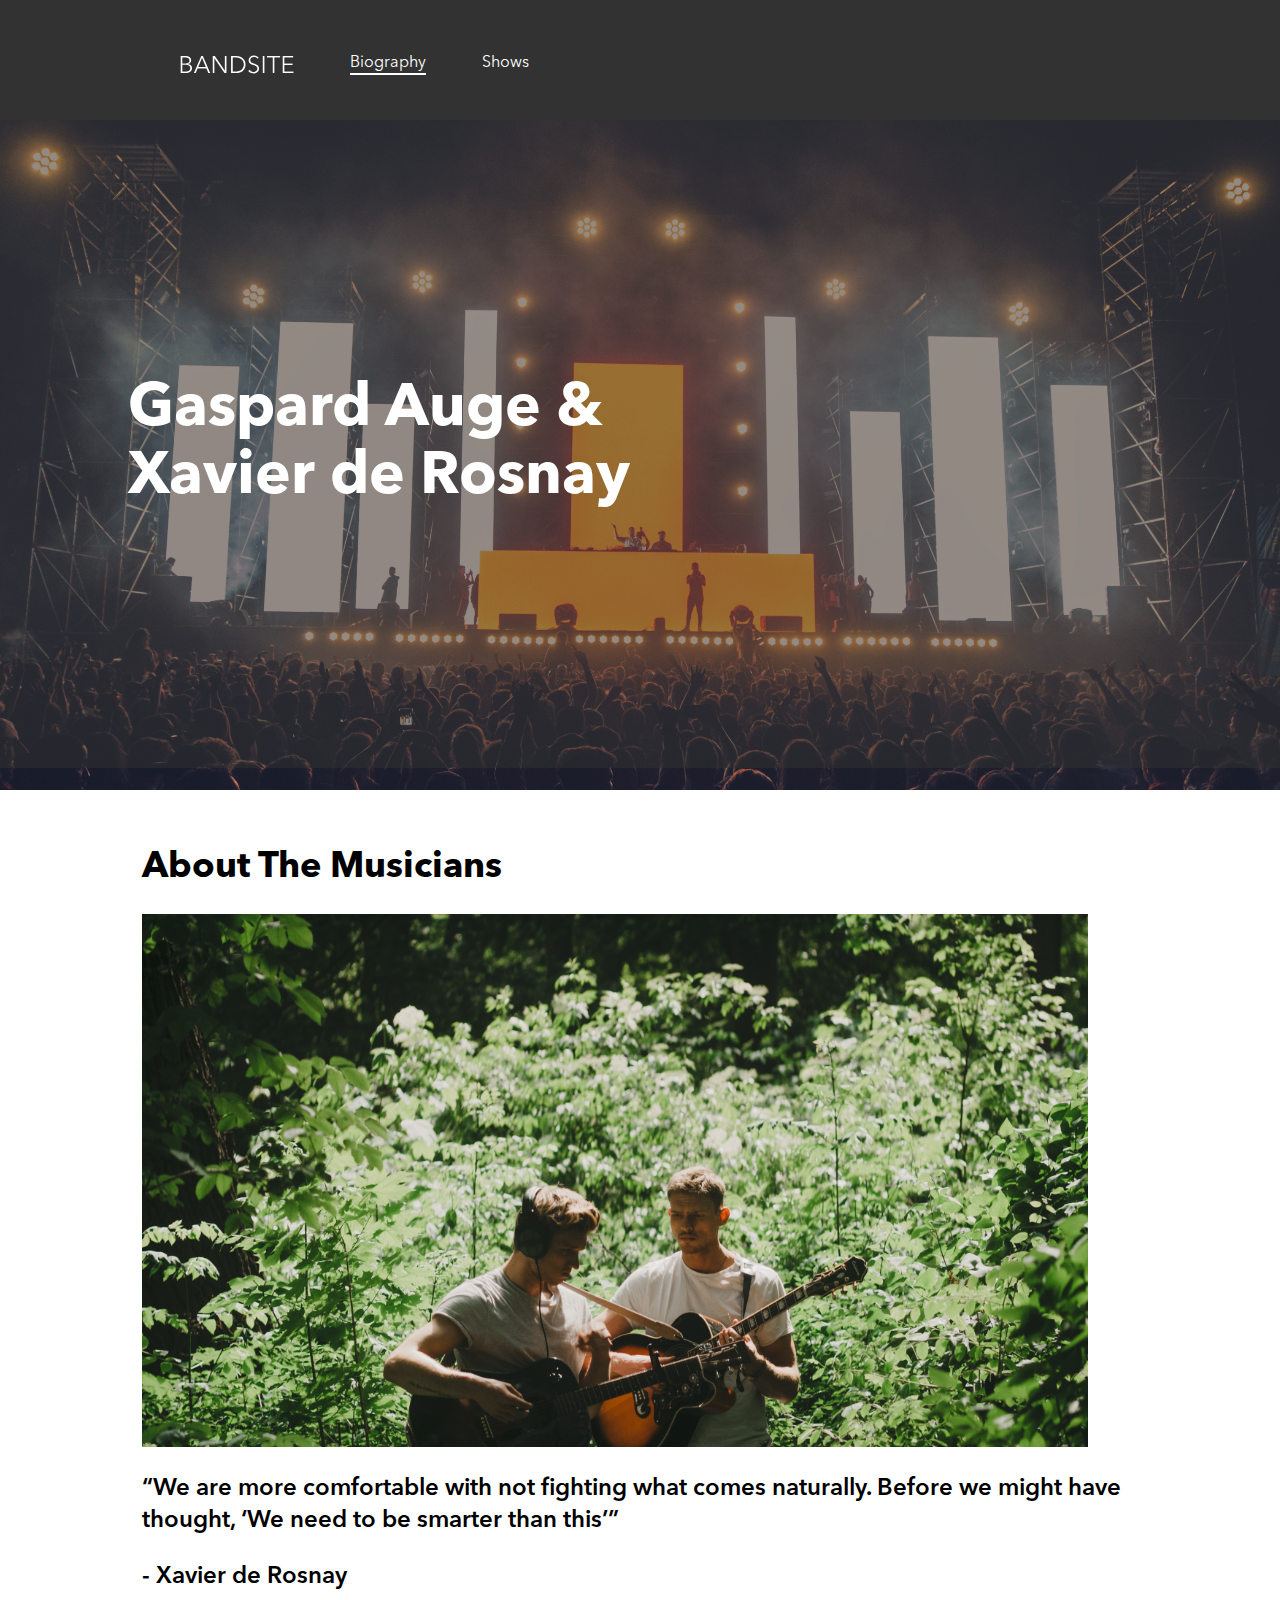
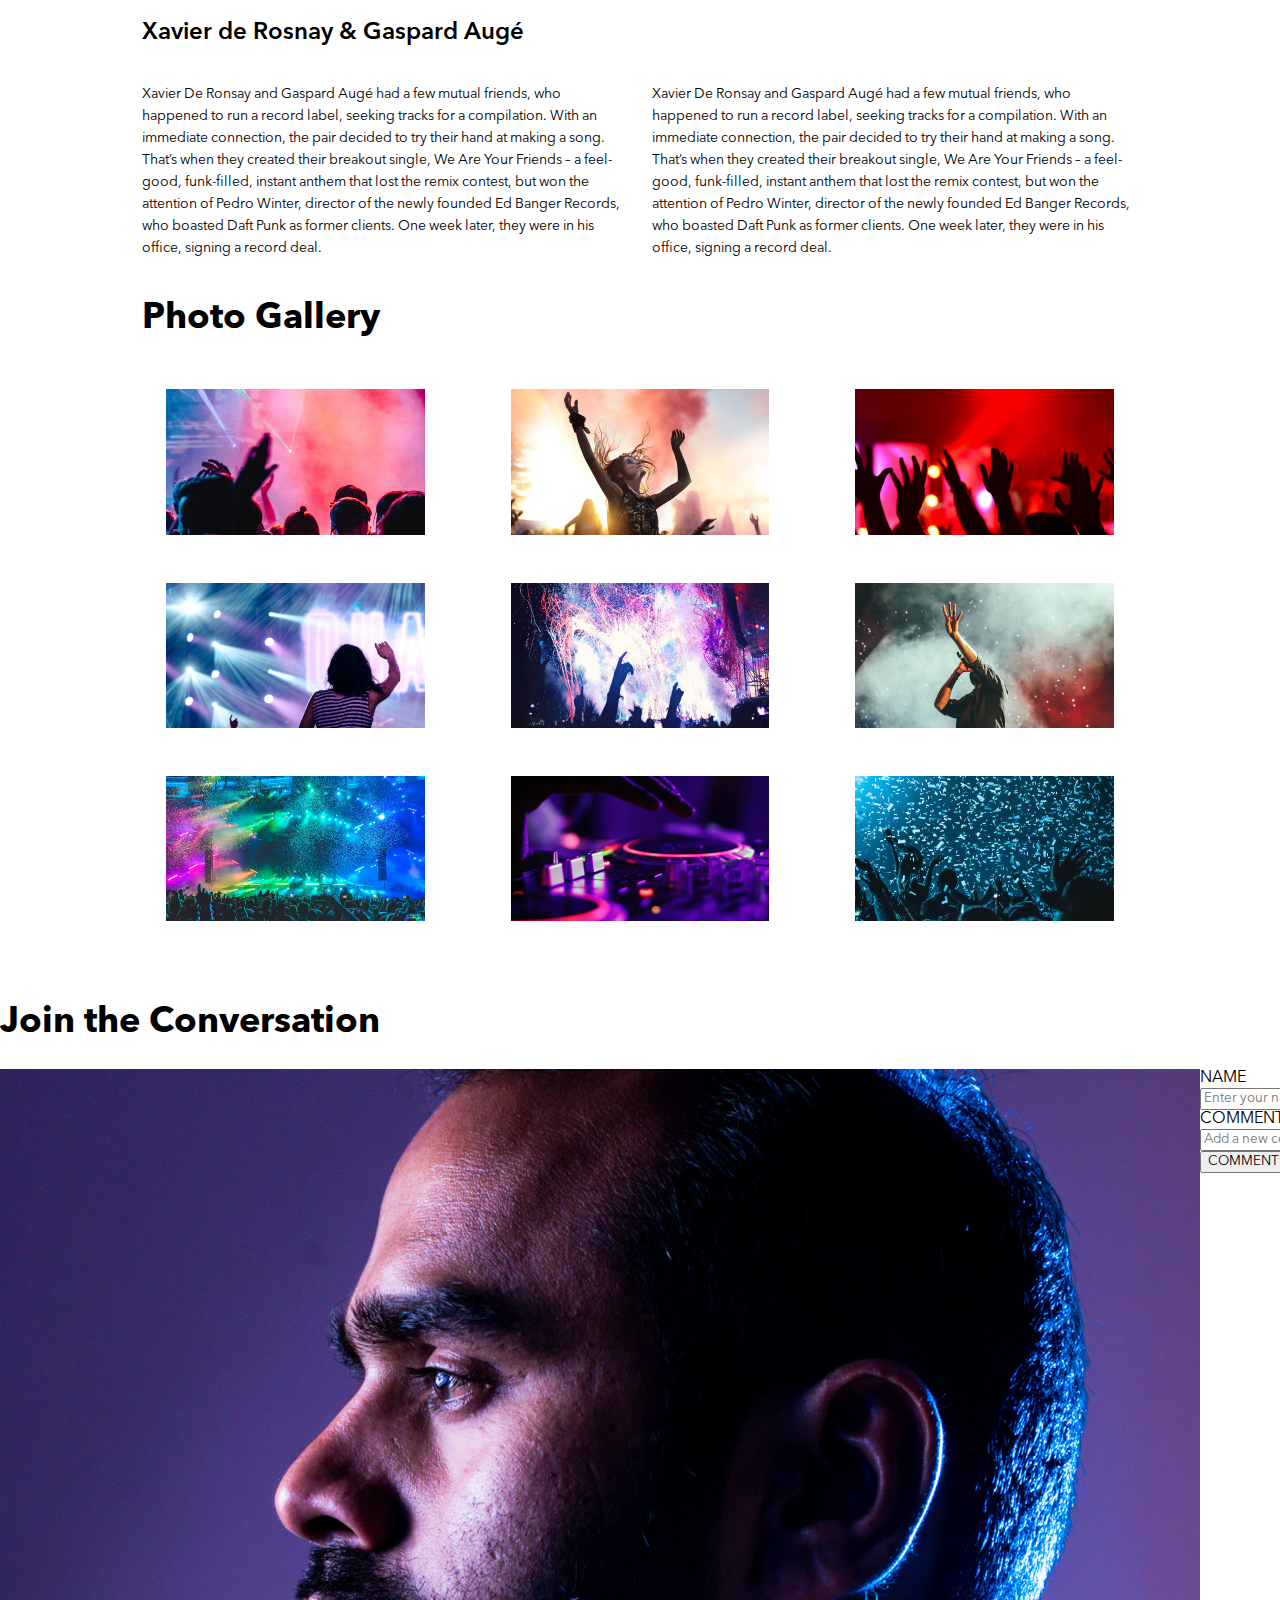
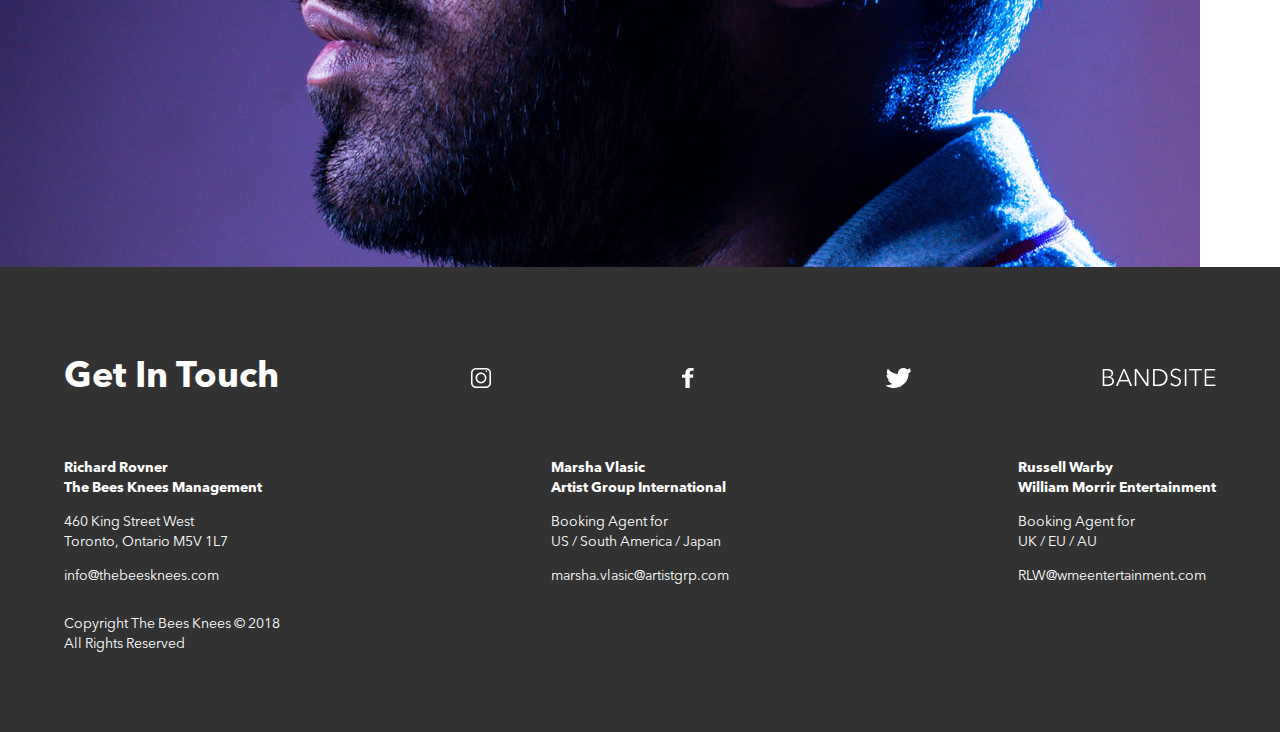
==== commit fb12aa2a: "comment section added, styled and commented out" ====
--- a/sprint-2/index.html
+++ b/sprint-2/index.html
@@ -6,7 +6,6 @@
     <meta http-equiv="X-UA-Compatible" content="ie=edge">
     <title>Bandsite</title>
     <link rel="stylesheet" type="text/css" href="./styles/main.css" />
-    <script type="text/javascript" src="./script.js"></script>
 </head>
 <body>
     <div class="main">
@@ -30,15 +29,15 @@
         </nav>
 
         <div class="main__wrap">
-            <section>
+            <section class="main__info">
                 <h1 class="main__info-title">About The Musicians</h1>
                 <img class="main__bio-image" src="./assets/Images/about-the-musicians.jpg" alt="a photo of the two musicians">
                 <h2 class="main__info-quote">“We are more comfortable with not
                     fighting what comes naturally. Before
                     we might have thought, ‘We need to
                     be smarter than this’”</h2>
-                <h3 class="main__info-quote-person">- Xavier de Rosnay</h3>
-                <h2 class="main__info-bio-title">Xavier de Rosnay & Gaspard Augé</h2>
+                 <h3 class="main__info-quote-person">- Xavier de Rosnay</h3>
+                 <h2 class="main__info-bio-title">Xavier de Rosnay & Gaspard Augé</h2>
                 <div class="main__para-location">
                     <p class="main__info-bio-one main__para-size">Xavier De Ronsay and Gaspard Augé had a few
                         mutual friends, who happened to run a record label,
@@ -78,20 +77,55 @@
                 <img class="main__gallery-image" src="./assets/Images/Photo-gallery-9.jpg" alt="confetti falling on a concert ground">
             </section>
         </div>
+<!-- The form section -->
+        <section class="main__form-wrap">    
+            <h1 class="main__comment-title">Join the Conversation</h1>
+            <form class="main__form" name="Join the Conversation">
+                <img class="main__form-image" src="./assets/Images/Mohan-muruge.jpg" alt="commentator image">
+                <div class="main__name-comment-holder">
+                    <label class="main__form-name-label" for="name">NAME</label>
+                    <input class="main__form-name" type="text" placeholder="Enter your name" name="name" />
+                    <label class="main__form-comment-label" for="comment">COMMENT</label>
+                    <input class="main__form-comment" type="text" placeholder="Add a new comment" name="comment" />
+                    <button class="main__form-button" type="submit">COMMENT</button>
+                </div>
+            </form>
+        </section>
 
-        <section>
-            <h1 class="main__comment-title">Join the Conversation</h1>
-            <form>
-                <p></p>
-                <p></p>
-                <button></button>
-            </form>
-            <section>
-                <div>
-                    <p></p>
-                    <p></p>
+<!-- The comments section (until the footer) will be recreated using JS -->
+        <section class="main__new-comments">
+            <!-- <div class="main__comment-container">
+                <img class="main__form-image" src="./assets/Images/Mohan-muruge.jpg" alt="commentator image">
+                <div class="main__comment">
+                    <div class="main__comment-one-container">
+                        <p class="main__comment-name">Michael Lyons</p>
+                        <p class="main__comment-date">12/18/2018</p>
+                    </div>
+                    <p class="main__comment-comment">They BLEW the ROOF off at their last show, once everyone started figuring out they were going. This is still simply the greatest opening of a concert I have EVER witnessed.</p>
                 </div>
-            </section>
+            </div>
+
+            <div class="main__comment-container">
+                <img class="main__form-image" src="./assets/Images/Mohan-muruge.jpg" alt="commentator image">
+                <div class="main__comment">
+                    <div class="main__comment-one-container">
+                        <p class="main__comment-name">Michael Lyons</p>
+                        <p class="main__comment-date">12/18/2018</p>
+                    </div>
+                    <p class="main__comment-comment">They BLEW the ROOF off at their last show, once everyone started figuring out they were going. This is still simply the greatest opening of a concert I have EVER witnessed.</p>
+                </div>
+            </div>
+
+            <div class="main__comment-container">
+                <img class="main__form-image" src="./assets/Images/Mohan-muruge.jpg" alt="commentator image">
+                <div class="main__comment">
+                    <div class="main__comment-one-container">
+                        <p class="main__comment-name">Michael Lyons</p>
+                        <p class="main__comment-date">12/18/2018</p>
+                    </div>
+                    <p class="main__comment-comment">They BLEW the ROOF off at their last show, once everyone started figuring out they were going. This is still simply the greatest opening of a concert I have EVER witnessed.</p>
+                </div>
+            </div>                 -->
         </section>
 
         <footer class="main__footer">
@@ -125,5 +159,6 @@
             </div>
         </footer>
     </div>
+    <script type="text/javascript" src="./script.js"></script>
 </body>
 </html>--- a/sprint-2/styles/main.css
+++ b/sprint-2/styles/main.css
@@ -15,6 +15,10 @@
 
 * {
   font-family: "Avenir-Regular";
+}
+
+body {
+  margin: 0;
 }
 
 .main__nav-bar {
@@ -212,7 +216,7 @@
 }
 
 .main__wrap {
-  padding: 32px 16px;
+  padding: 32px;
 }
 
 @media screen and (max-width: 425px) {
@@ -262,7 +266,7 @@
 @media screen and (max-width: 425px) {
   .main__bio-image {
     width: 288px;
-    height: 145px;
+    height: 162px;
   }
 }
 
@@ -497,6 +501,12 @@
   }
 }
 
+@media screen and (max-width: 425px) {
+  .main__form-wrap {
+    margin-left: 16px;
+  }
+}
+
 .main__comment-title {
   font-family: "Avenir-Bold";
 }
@@ -521,6 +531,97 @@
   .main__comment-title {
     font-size: 36px;
     line-height: 44px;
+  }
+}
+
+.main__form {
+  display: -webkit-box;
+  display: -ms-flexbox;
+  display: flex;
+}
+
+@media screen and (max-width: 425px) {
+  .main__form-image {
+    margin-left: 16px;
+    width: 40px;
+    height: 40px;
+    border-radius: 50%;
+  }
+}
+
+@media screen and (max-width: 425px) {
+  .main__name-comment-holder {
+    display: -webkit-box;
+    display: -ms-flexbox;
+    display: flex;
+    -webkit-box-orient: vertical;
+    -webkit-box-direction: normal;
+        -ms-flex-direction: column;
+            flex-direction: column;
+    padding-left: 10px;
+  }
+}
+
+@media screen and (max-width: 425px) {
+  .main__form-name {
+    margin-bottom: 20px;
+    width: 224px;
+    border: 1px solid black;
+    border-radius: 4px;
+  }
+}
+
+@media screen and (max-width: 425px) {
+  .main__form-comment {
+    width: 224px;
+    border: 1px solid black;
+    border-radius: 4px;
+  }
+}
+
+@media screen and (max-width: 425px) {
+  .main__form-button {
+    margin-top: 10px;
+    width: 228px;
+    border: 1px solid black;
+    border-radius: 4px;
+    color: white;
+    background-color: #323232;
+  }
+}
+
+@media screen and (max-width: 425px) {
+  .main__new-comments {
+    margin-top: 32px;
+  }
+}
+
+@media screen and (max-width: 425px) {
+  .main__comment-container {
+    display: -webkit-box;
+    display: -ms-flexbox;
+    display: flex;
+    margin: 24px 16px;
+    border-top: 1px solid #323232;
+    padding-top: 24px;
+  }
+}
+
+@media screen and (max-width: 425px) {
+  .main__comment {
+    padding-left: 10px;
+  }
+}
+
+@media screen and (max-width: 425px) {
+  .main__comment-one-container {
+    width: 88%;
+    display: -webkit-box;
+    display: -ms-flexbox;
+    display: flex;
+    -webkit-box-pack: justify;
+        -ms-flex-pack: justify;
+            justify-content: space-between;
   }
 }
 
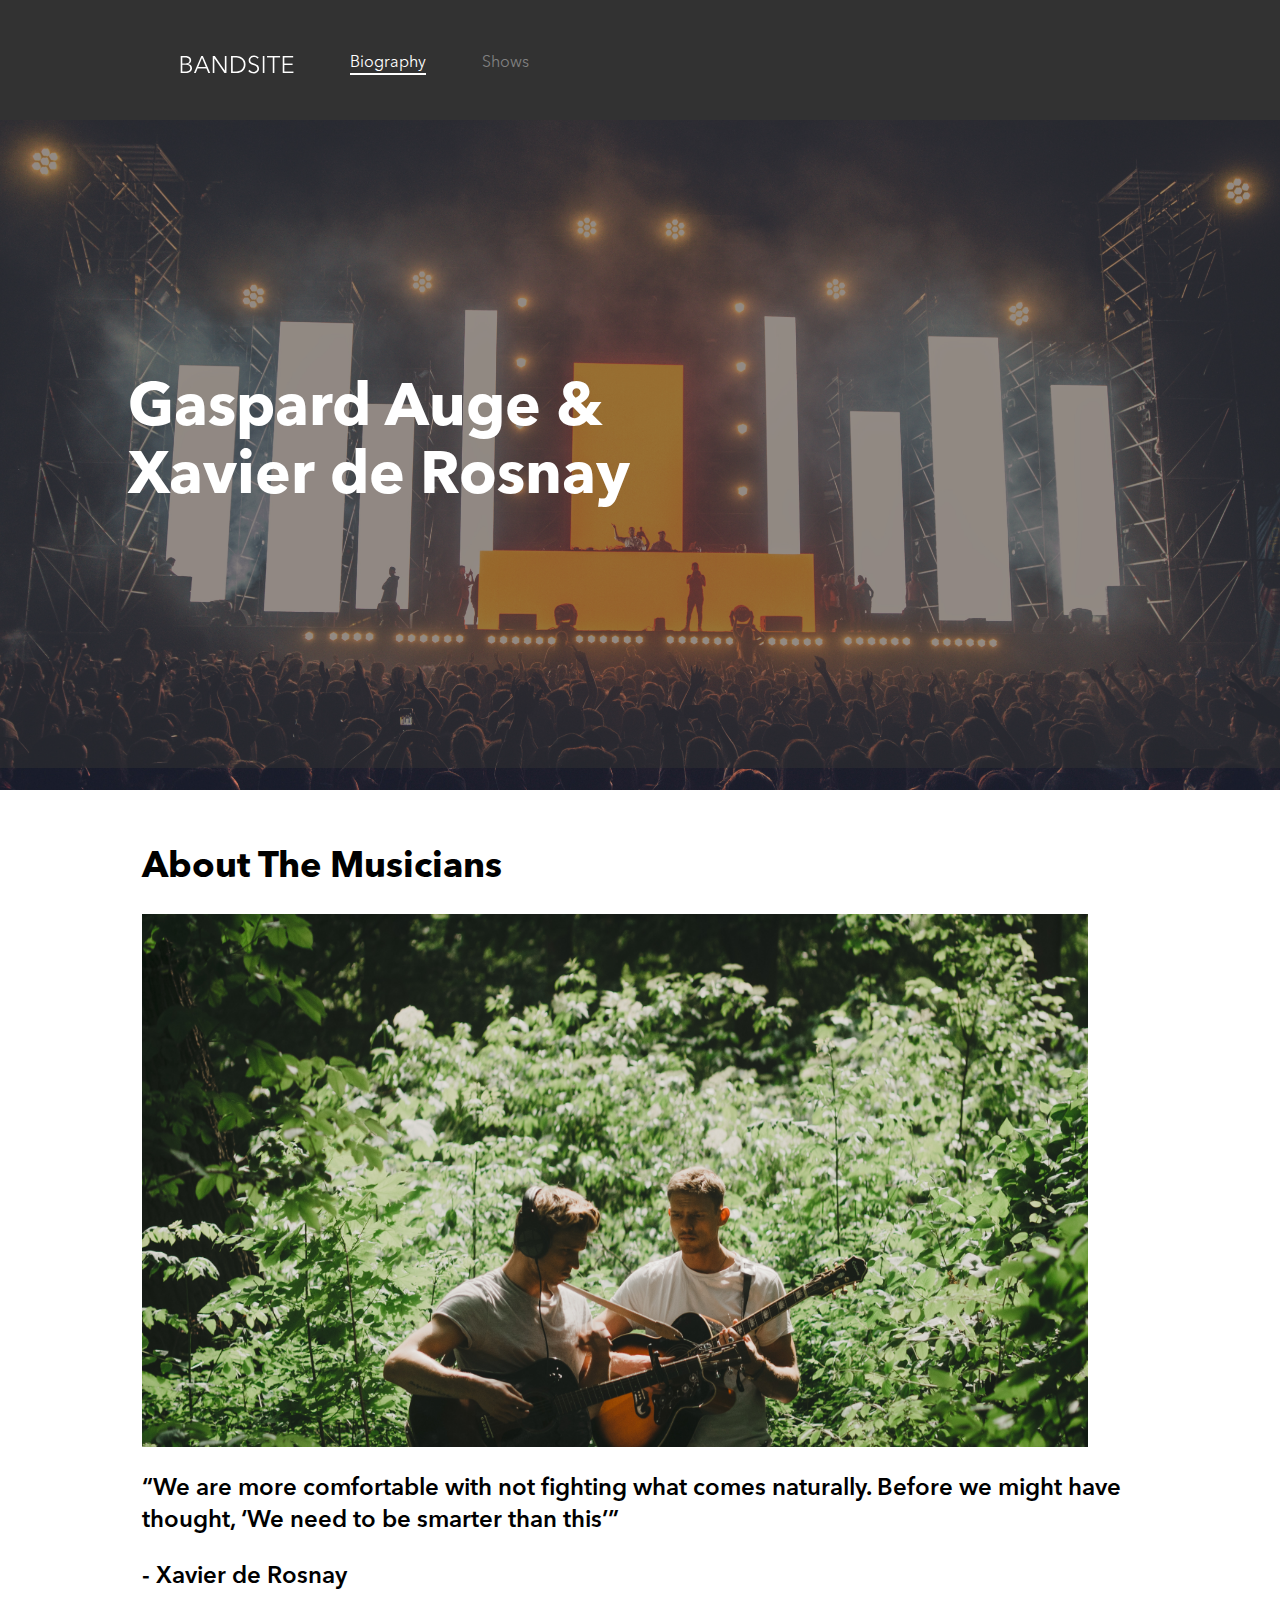
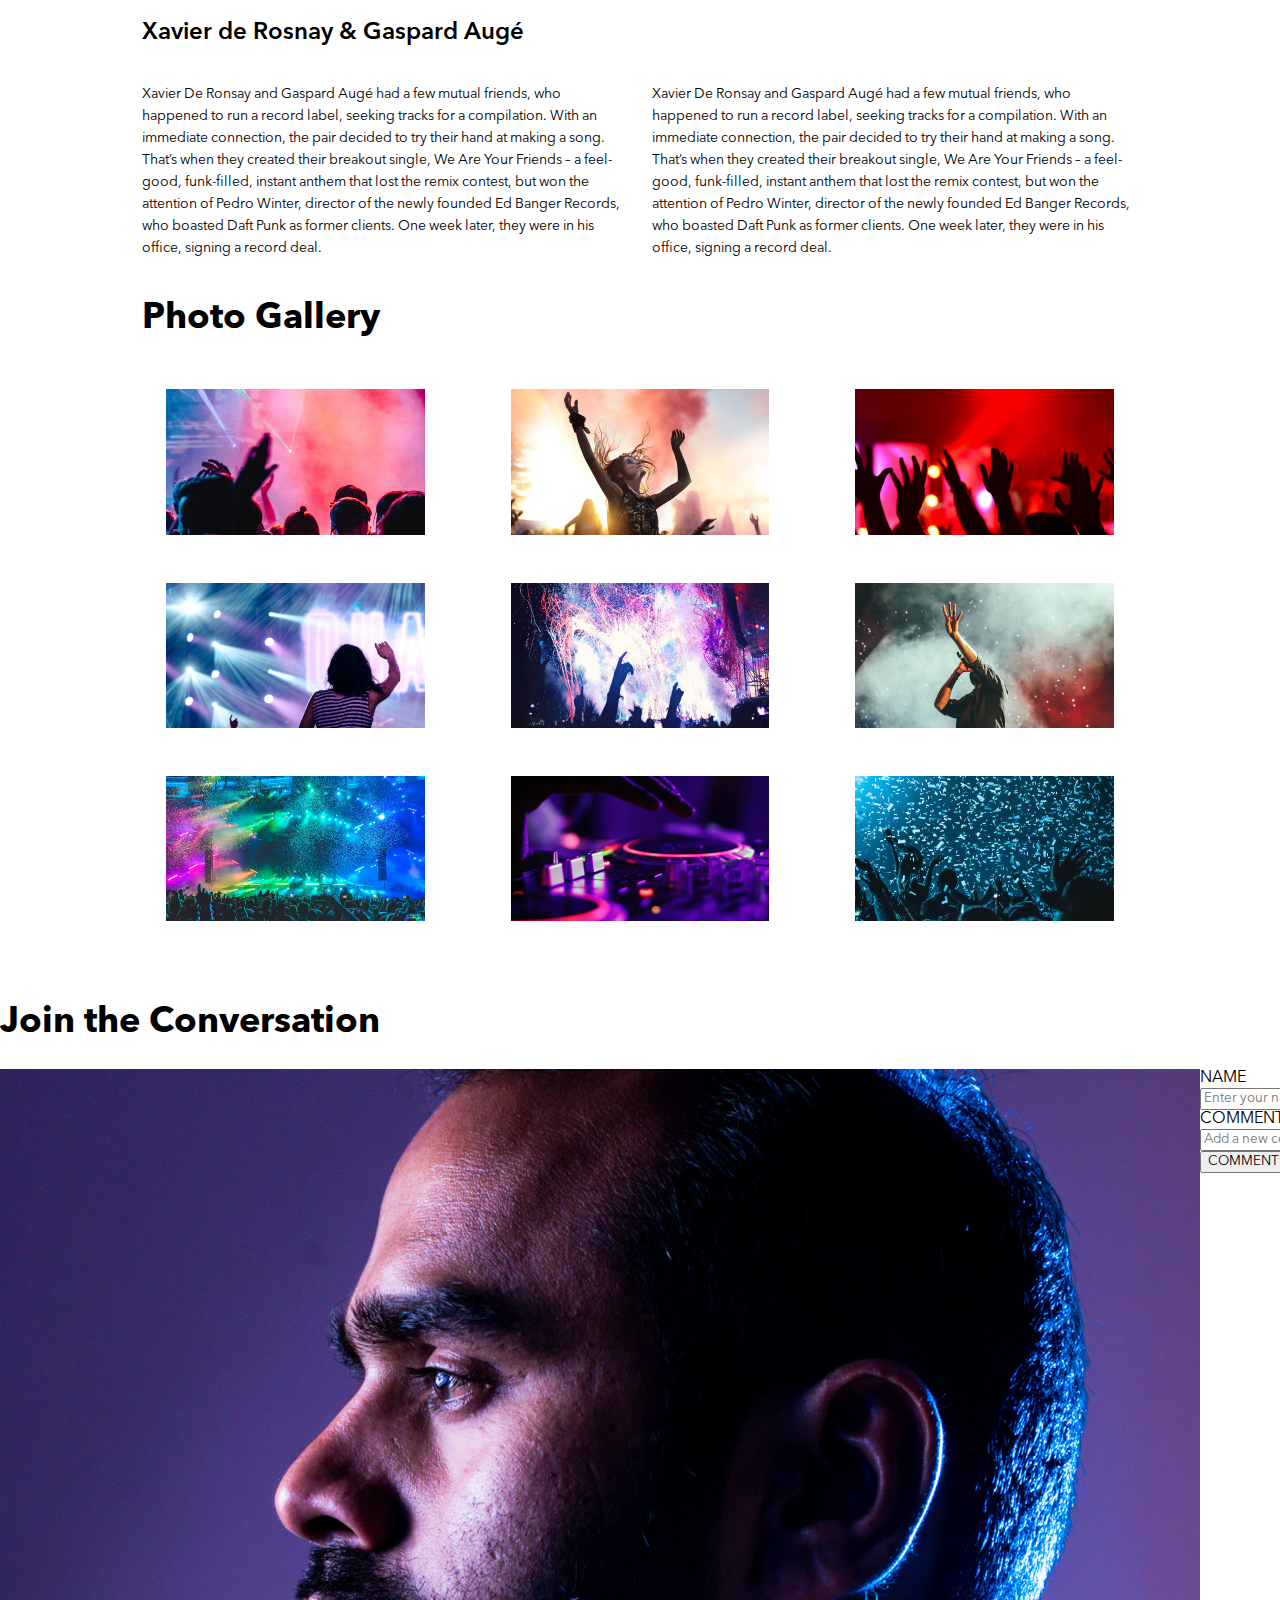
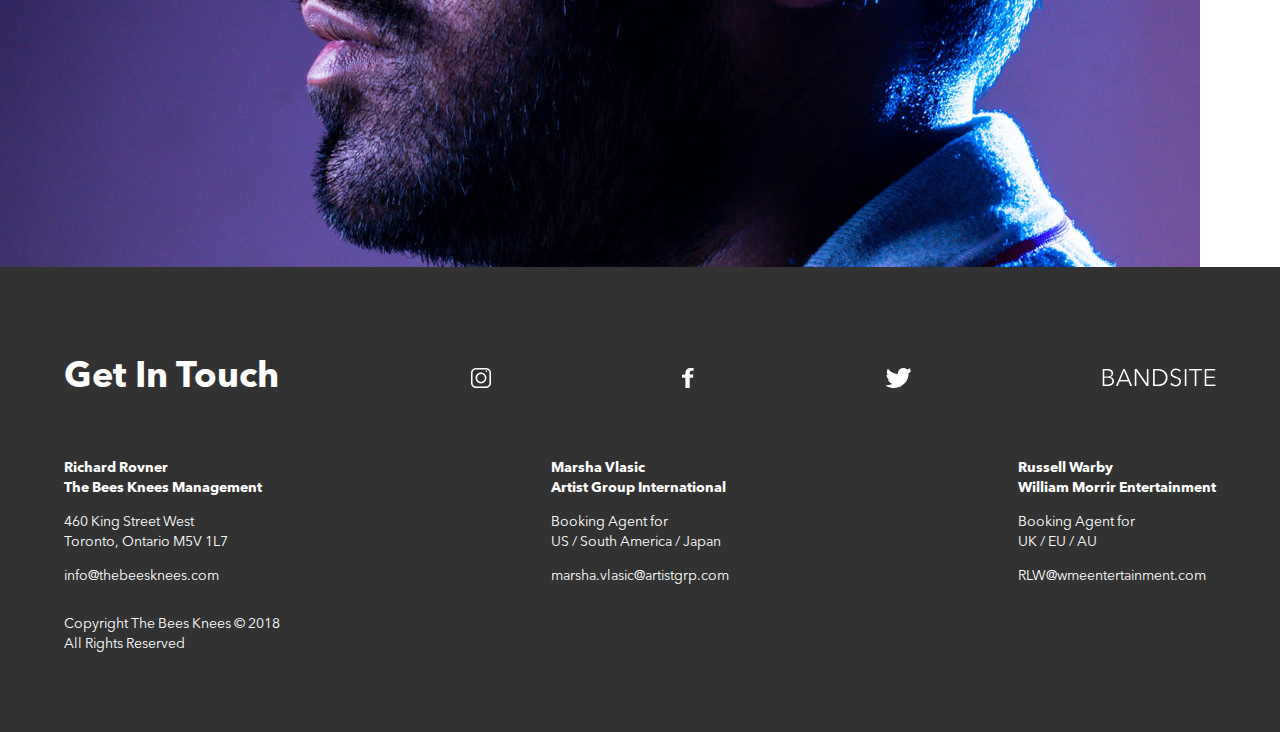
==== commit b744972b: "created elements using JS and worked on mobile version of shows page" ====
--- a/sprint-2/index.html
+++ b/sprint-2/index.html
@@ -4,7 +4,7 @@
     <meta charset="UTF-8">
     <meta name="viewport" content="width=device-width, initial-scale=1.0">
     <meta http-equiv="X-UA-Compatible" content="ie=edge">
-    <title>Bandsite</title>
+    <title>Bandsite-Bio</title>
     <link rel="stylesheet" type="text/css" href="./styles/main.css" />
 </head>
 <body>
@@ -19,7 +19,7 @@
             
                 <div class="main__nav-bar-list">
                     <p class="main__nav-bar-list-item main__bio-border">Biography</p>
-                    <p class="main__nav-bar-list-item">Shows</p>
+                    <p class="main__nav-bar-list-item main__nav-bar-item-opacity">Shows</p>
                 </div>
             </div>
           
--- a/sprint-2/styles/main.css
+++ b/sprint-2/styles/main.css
@@ -165,6 +165,10 @@
 
 .main__bio-border {
   border-bottom: 2px solid white;
+}
+
+.main__nav-bar-item-opacity {
+  color: grey;
 }
 
 .main__hero {
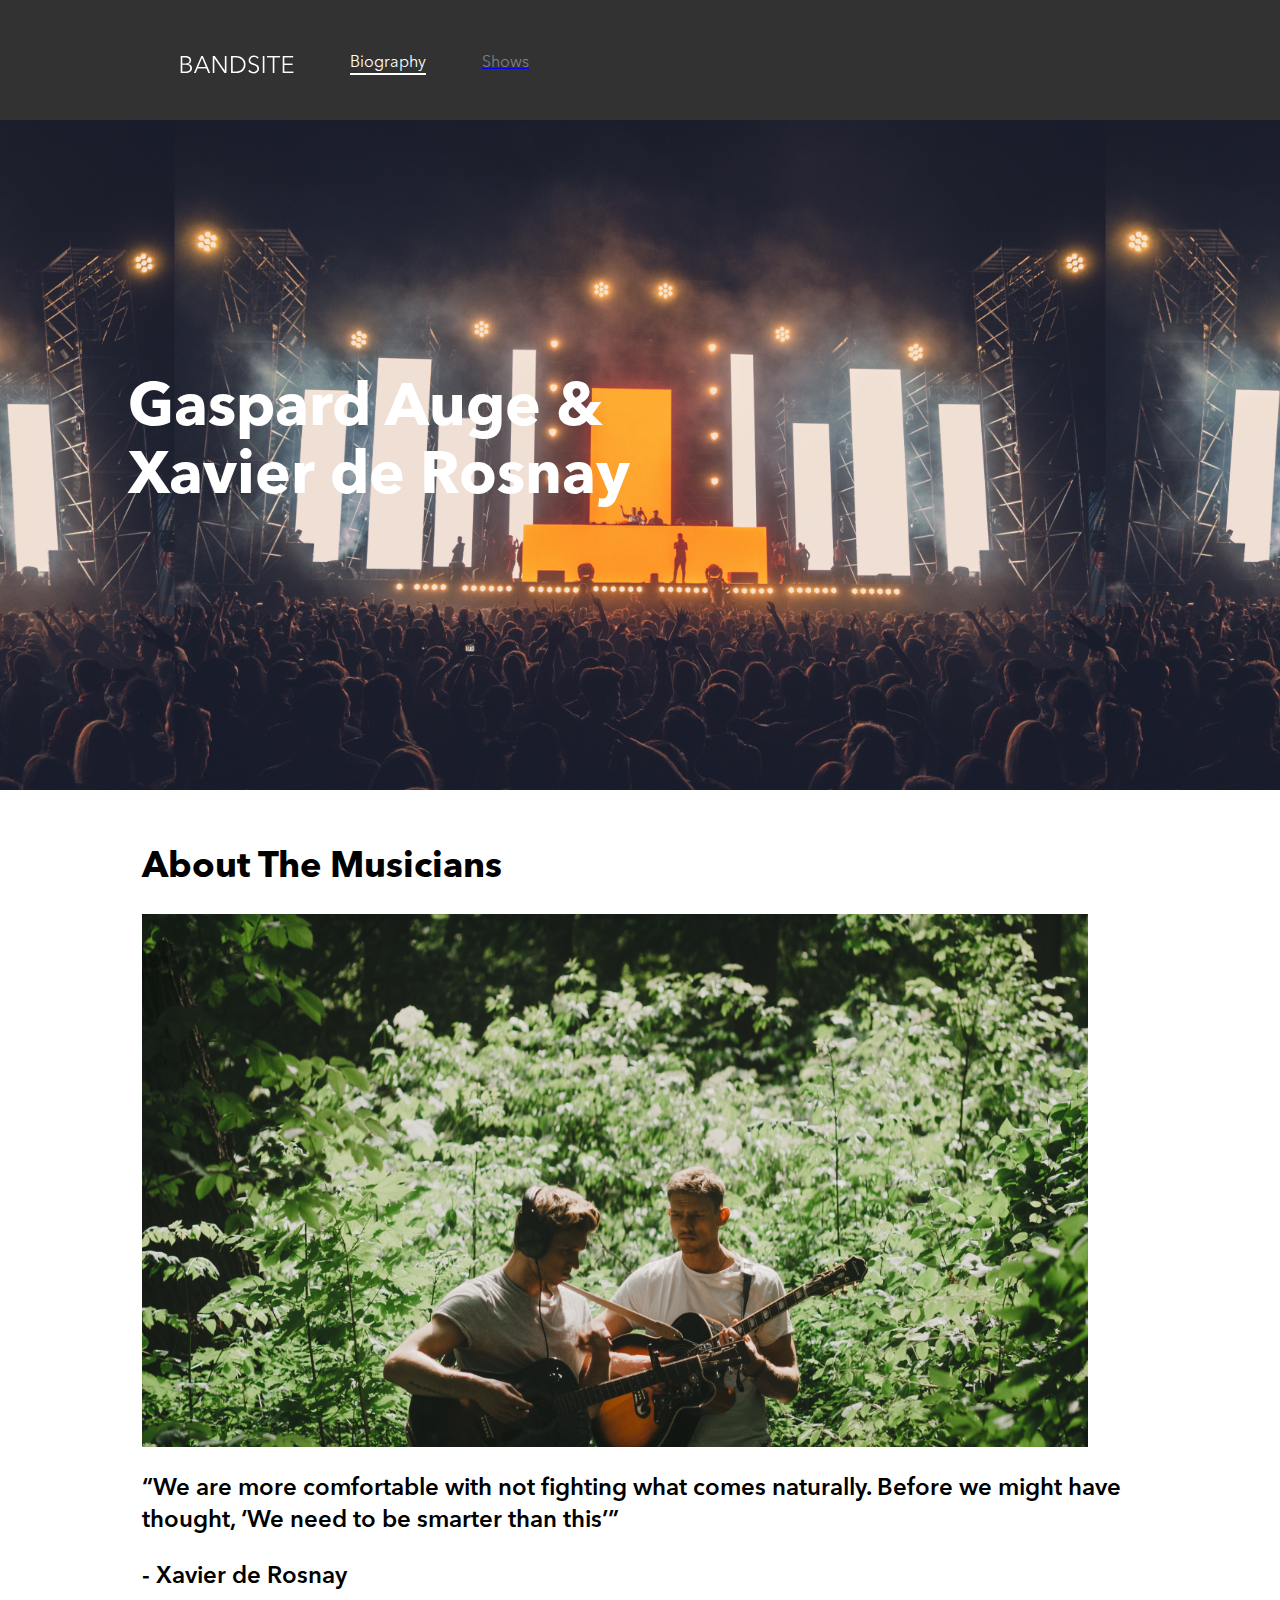
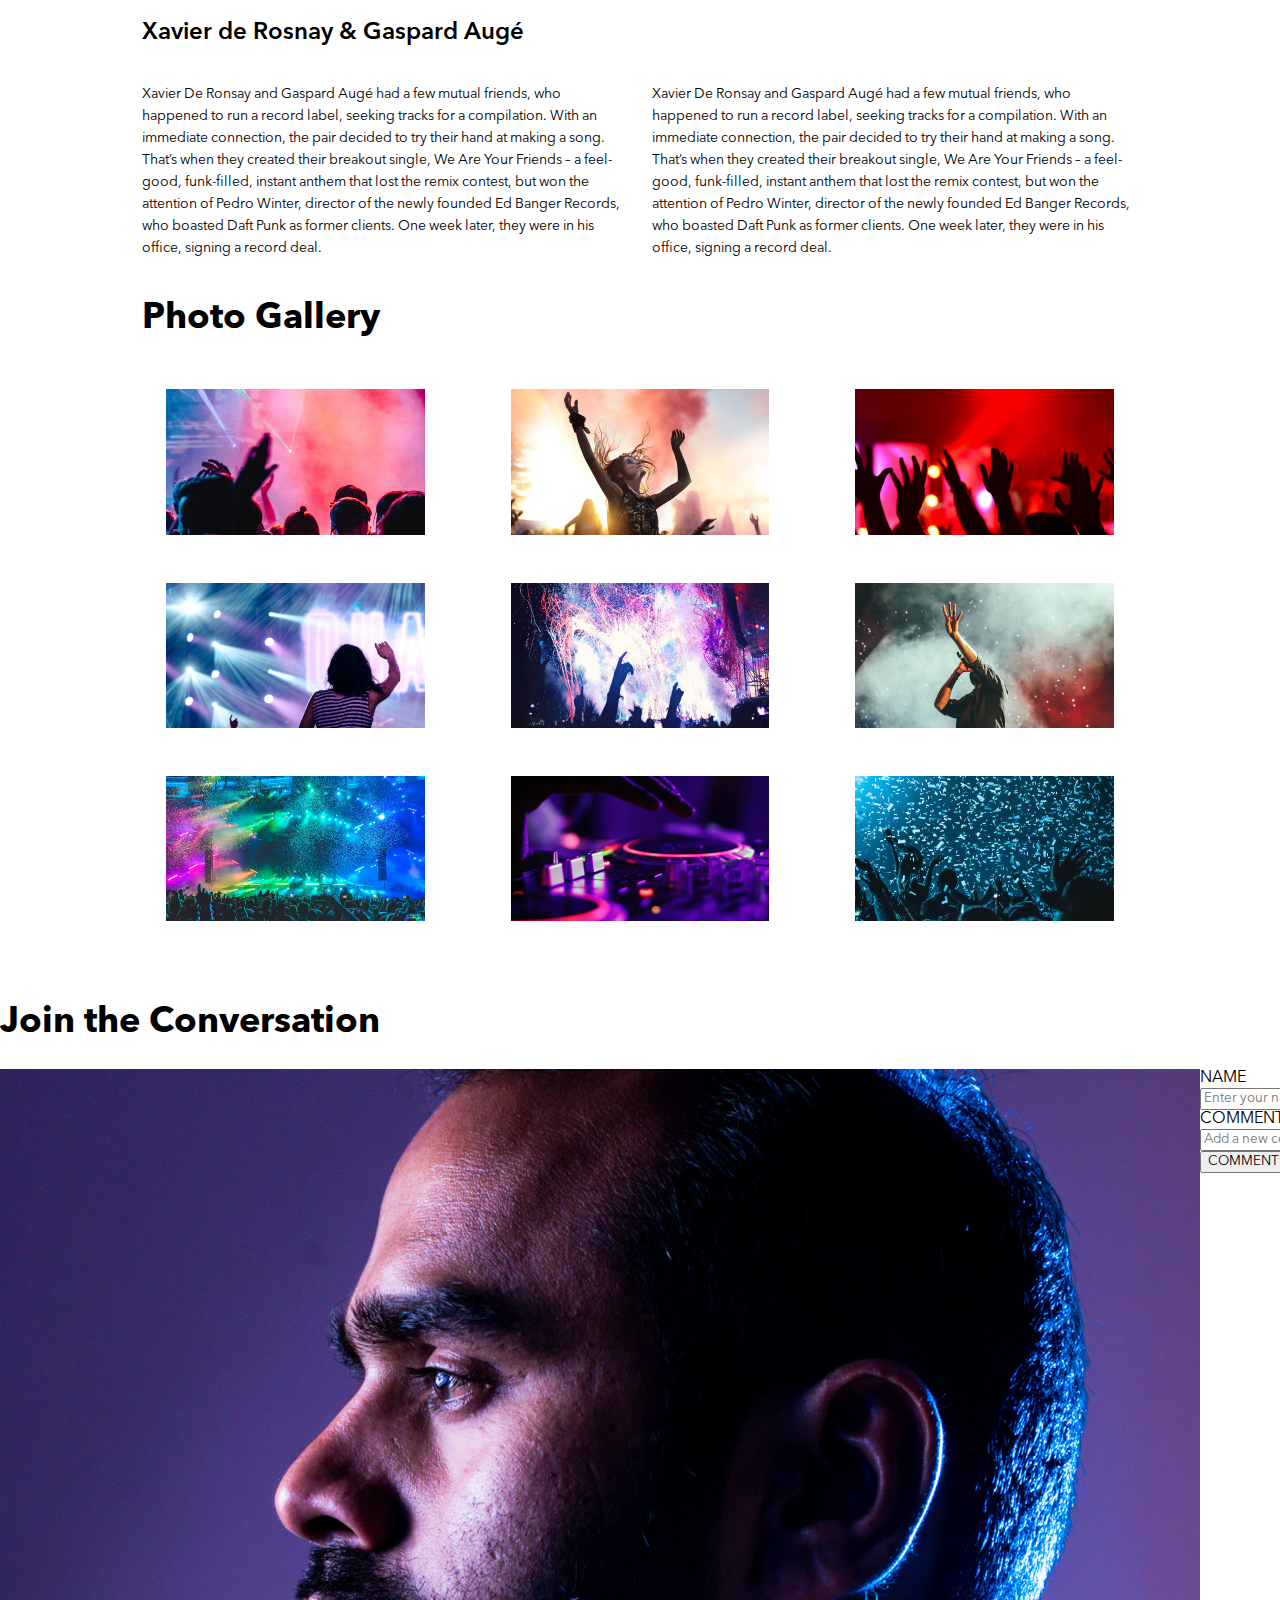
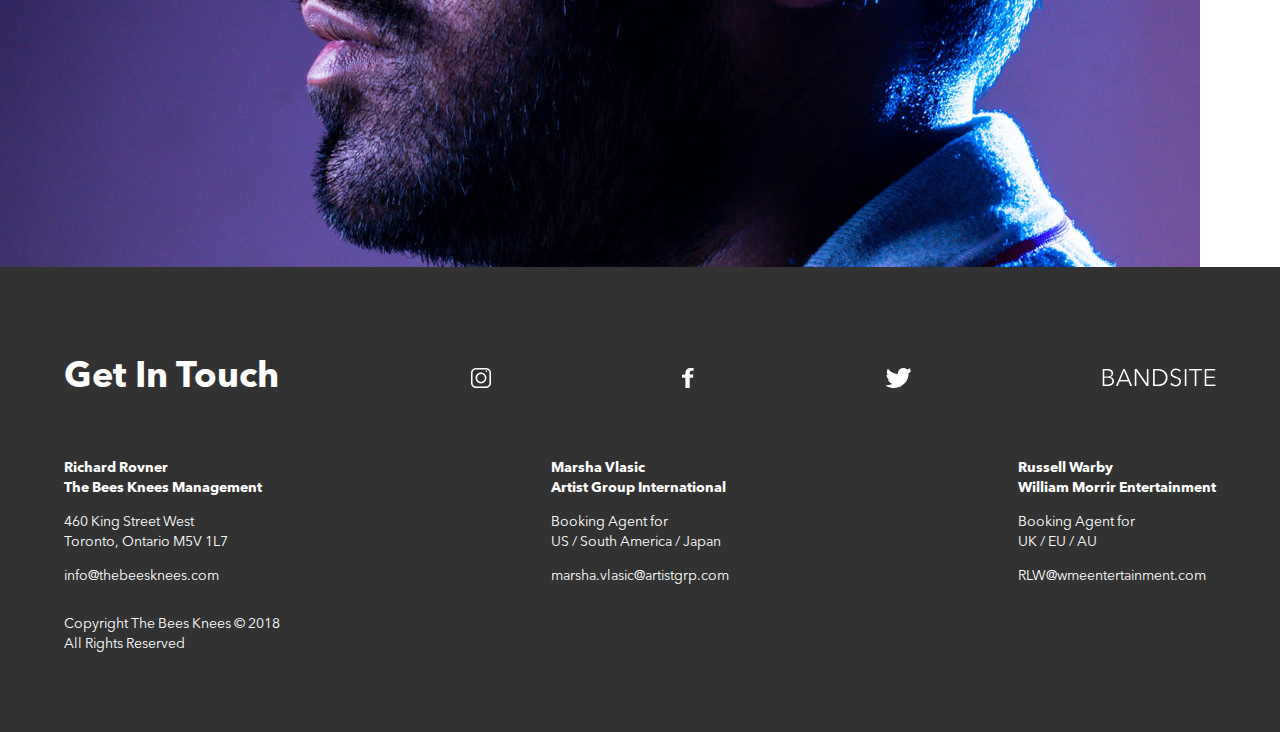
==== commit 39479228: "shows tablet and desktop mostly done, some styling left" ====
--- a/sprint-2/index.html
+++ b/sprint-2/index.html
@@ -19,7 +19,9 @@
             
                 <div class="main__nav-bar-list">
                     <p class="main__nav-bar-list-item main__bio-border">Biography</p>
-                    <p class="main__nav-bar-list-item main__nav-bar-item-opacity">Shows</p>
+                    <a href="./second-page/shows.html">
+                        <p class="main__nav-bar-list-item main__nav-bar-item-opacity">Shows</p>
+                    </a>
                 </div>
             </div>
           
--- a/sprint-2/styles/main.css
+++ b/sprint-2/styles/main.css
@@ -173,7 +173,7 @@
 
 .main__hero {
   background-image: url(../assets/Images/hero-bandsite.jpg);
-  background-size: cover;
+  background-size: contain;
   background-position: center;
 }
 
@@ -191,7 +191,6 @@
 
 .main__hero-title {
   color: white;
-  background-color: rgba(50, 50, 50, 0.5);
   font-family: "Avenir-Bold";
 }
 
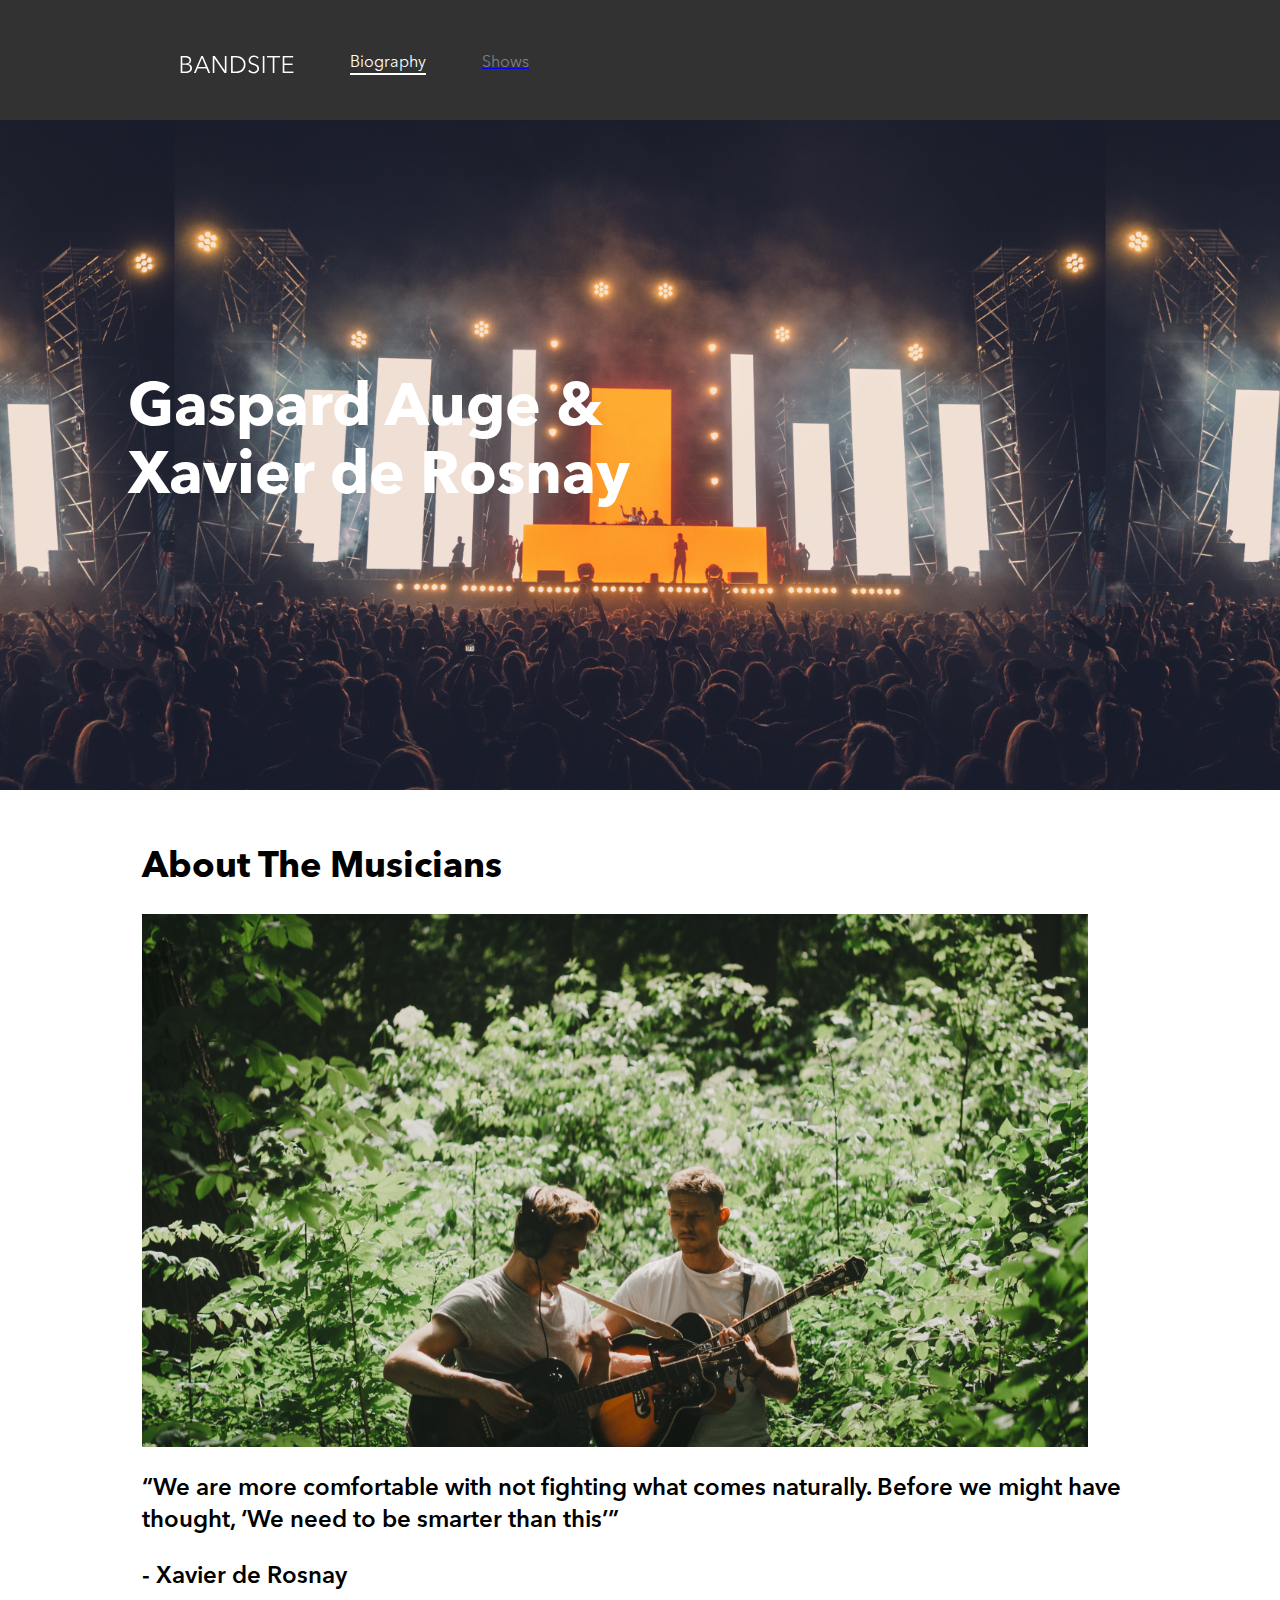
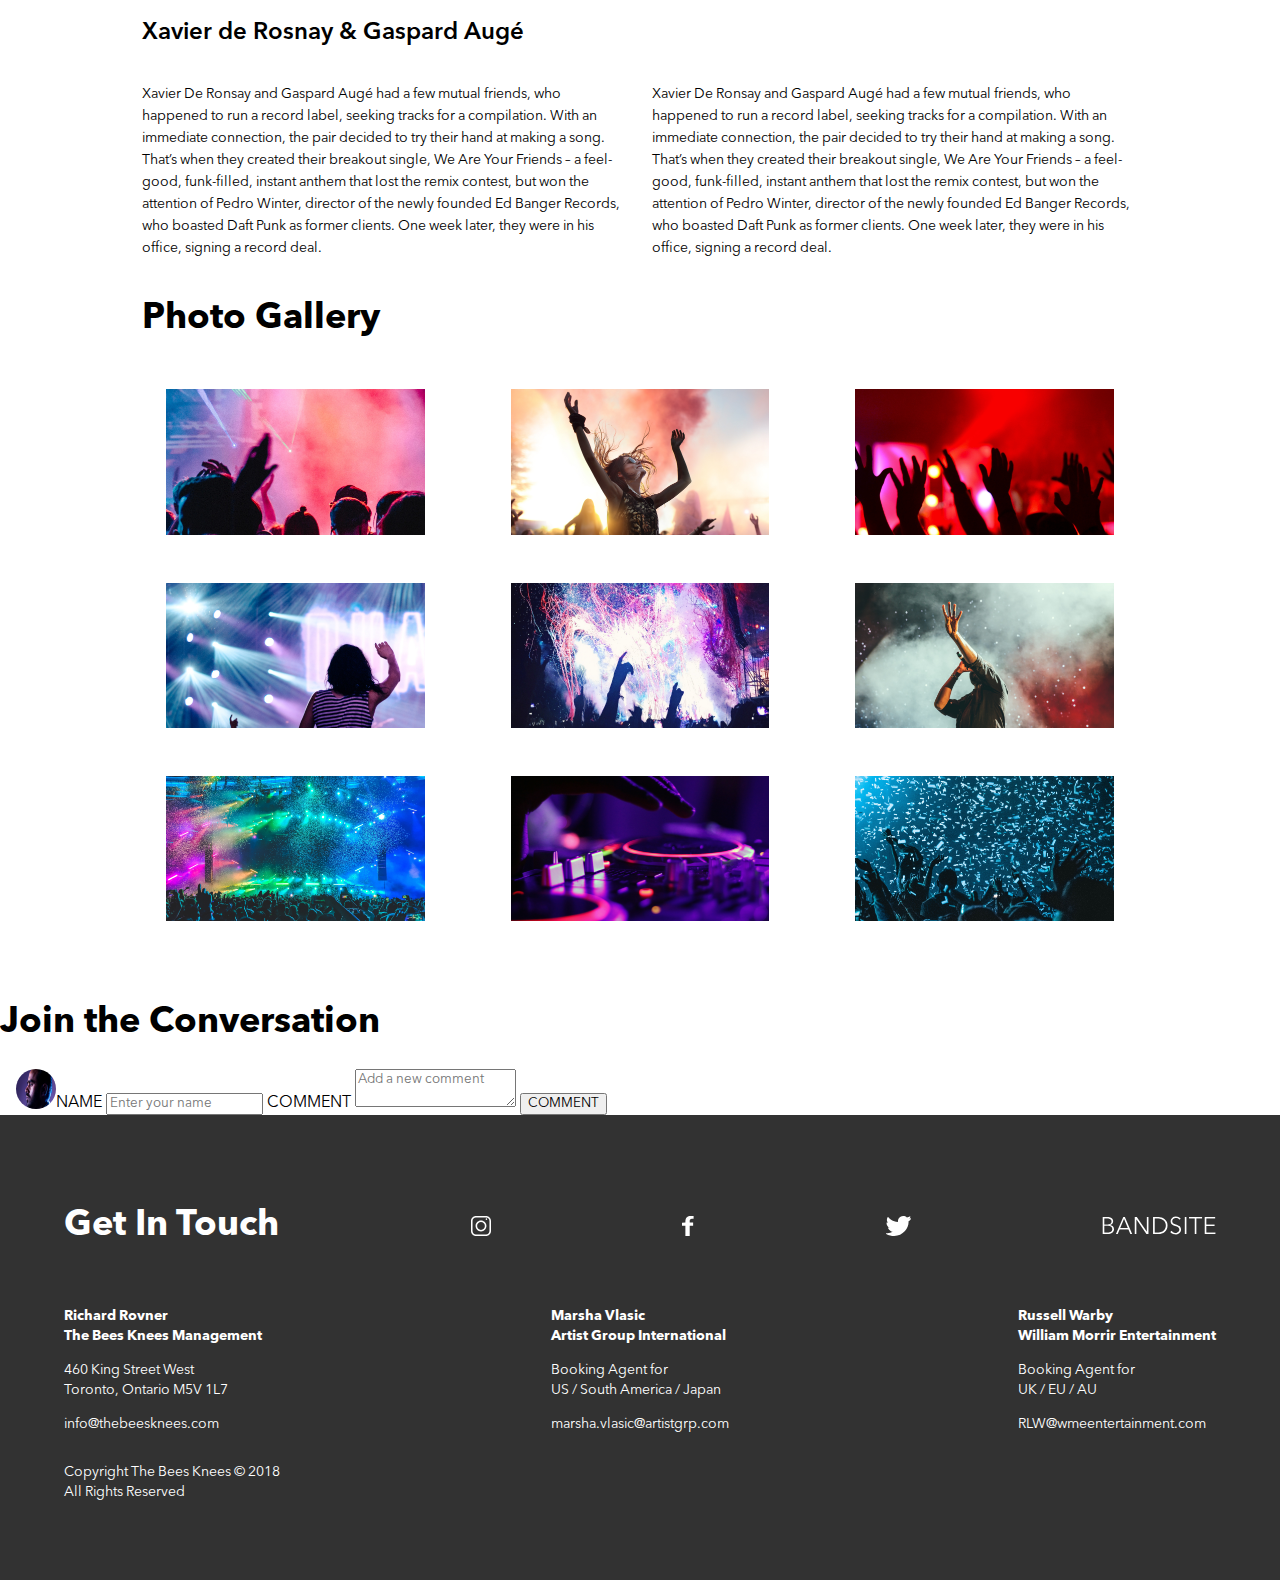
==== commit aa868c60: "continued work on script.js" ====
--- a/sprint-2/index.html
+++ b/sprint-2/index.html
@@ -88,7 +88,8 @@
                     <label class="main__form-name-label" for="name">NAME</label>
                     <input class="main__form-name" type="text" placeholder="Enter your name" name="name" />
                     <label class="main__form-comment-label" for="comment">COMMENT</label>
-                    <input class="main__form-comment" type="text" placeholder="Add a new comment" name="comment" />
+                    <!-- instead of an input for comment, maybe create a textarea -->
+                    <textarea class="main__form-comment" type="text" placeholder="Add a new comment" name="comment"></textarea>
                     <button class="main__form-button" type="submit">COMMENT</button>
                 </div>
             </form>
--- a/sprint-2/styles/main.css
+++ b/sprint-2/styles/main.css
@@ -552,6 +552,24 @@
   }
 }
 
+@media screen and (min-width: 426px) and (max-width: 768px) {
+  .main__form-image {
+    margin-left: 16px;
+    width: 40px;
+    height: 40px;
+    border-radius: 50%;
+  }
+}
+
+@media screen and (min-width: 769px) {
+  .main__form-image {
+    margin-left: 16px;
+    width: 40px;
+    height: 40px;
+    border-radius: 50%;
+  }
+}
+
 @media screen and (max-width: 425px) {
   .main__name-comment-holder {
     display: -webkit-box;
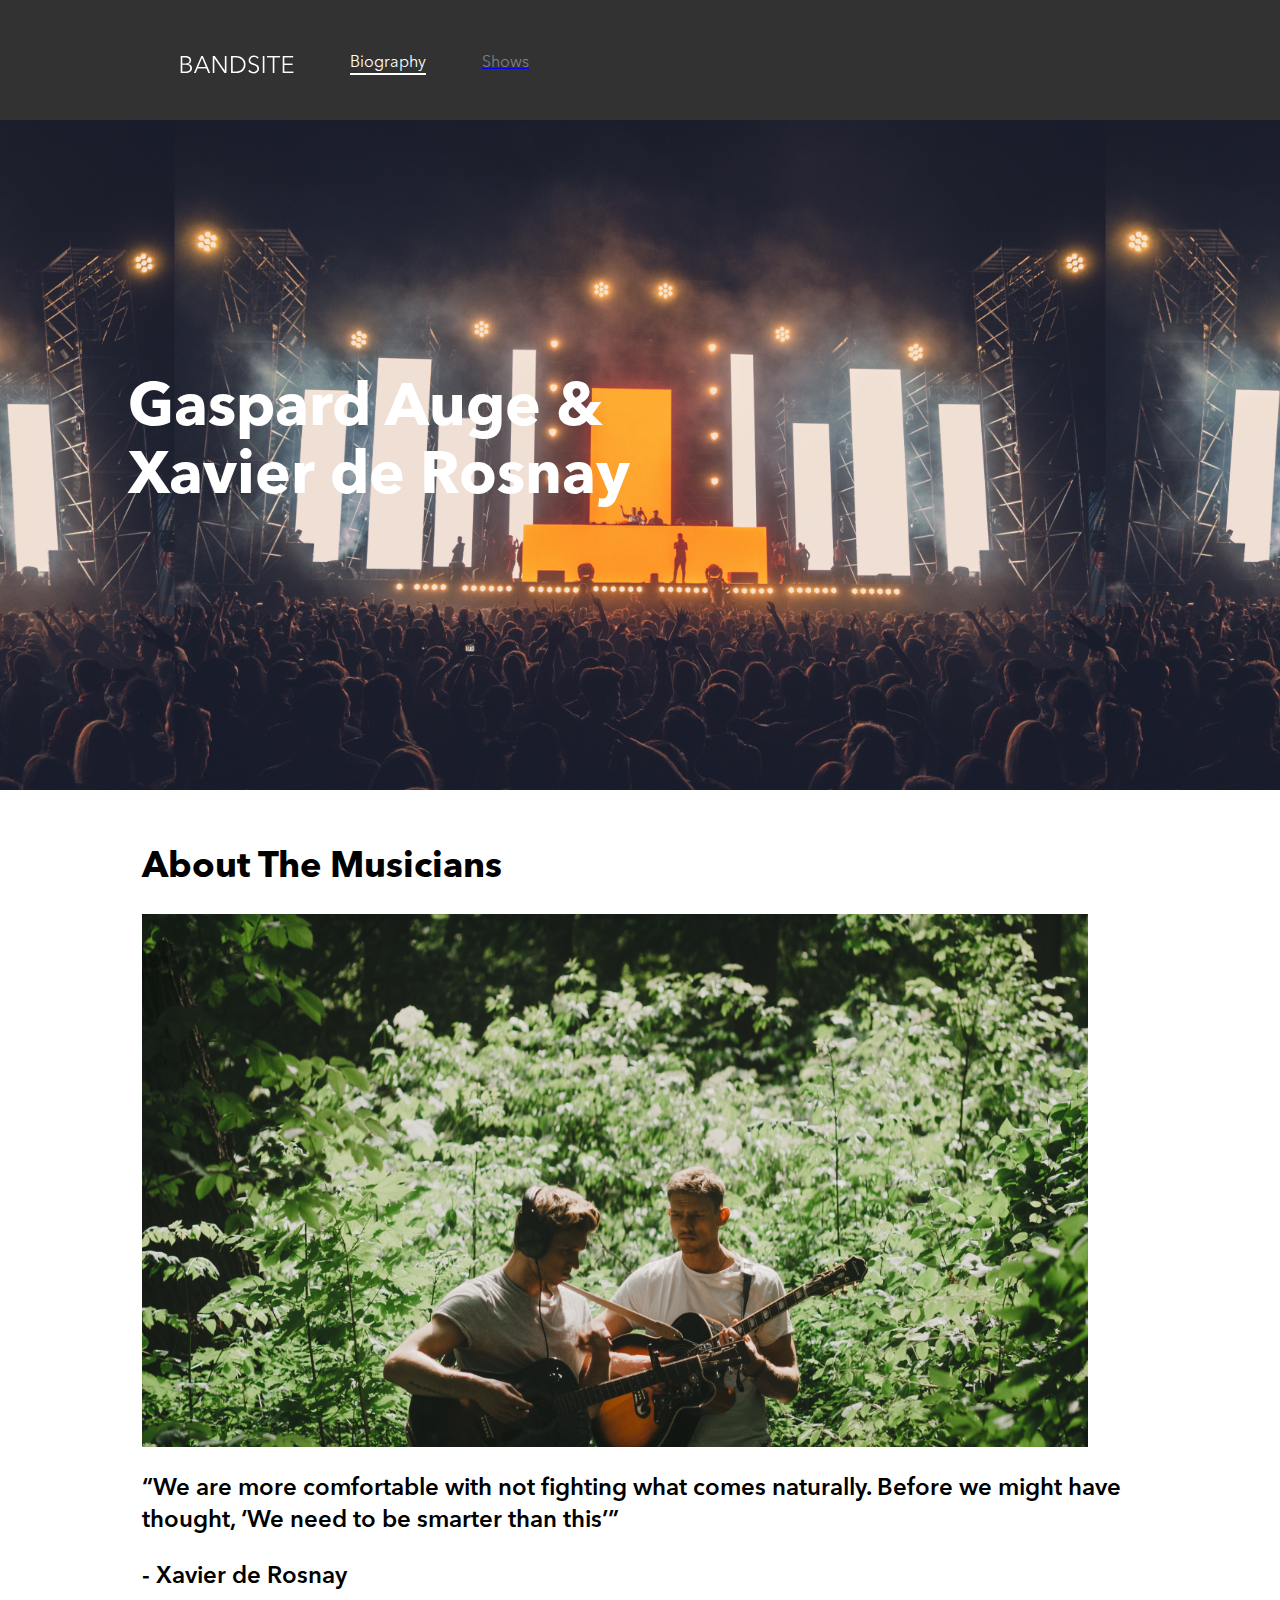
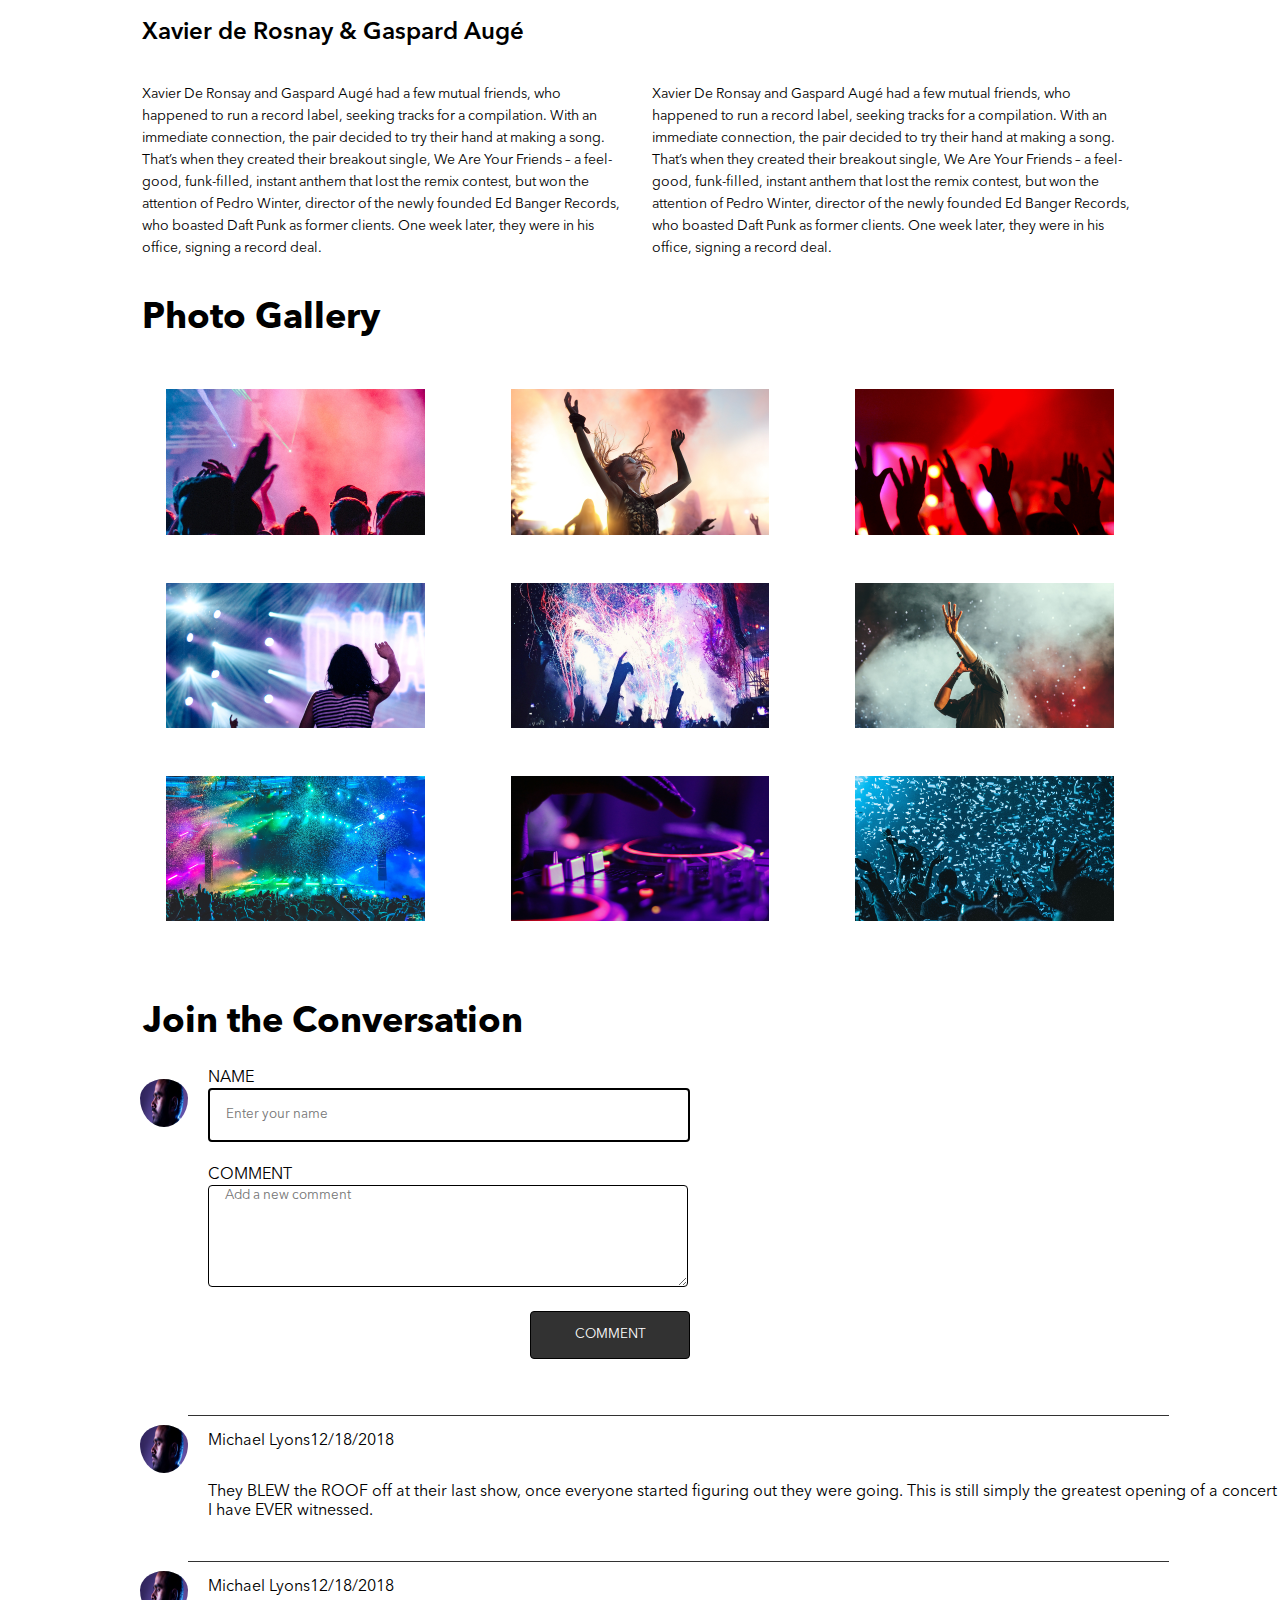
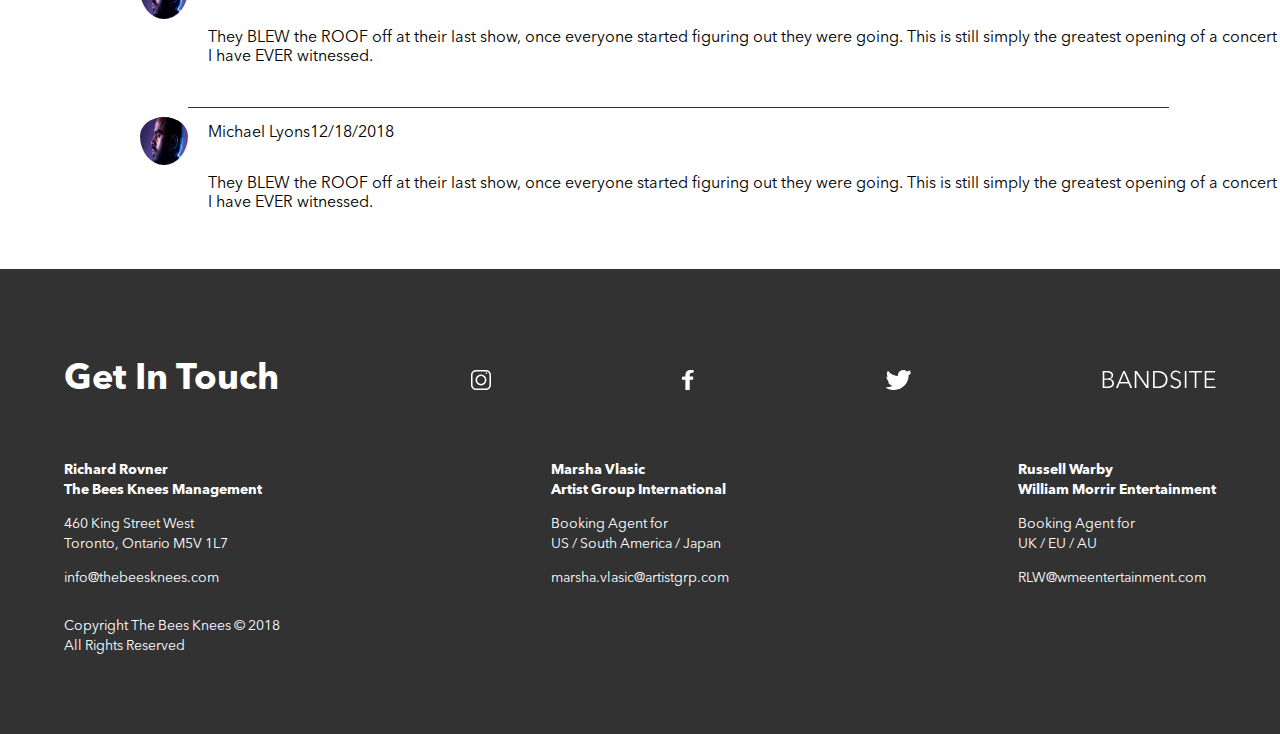
==== commit 3bff827d: "styled form and comment sections in the biography page" ====
--- a/sprint-2/index.html
+++ b/sprint-2/index.html
@@ -95,9 +95,9 @@
             </form>
         </section>
 
-<!-- The comments section (until the footer) will be recreated using JS -->
         <section class="main__new-comments">
-            <!-- <div class="main__comment-container">
+            <!-- The comments section (until the footer) will be recreated using JS -->
+            <div class="main__comment-container">
                 <img class="main__form-image" src="./assets/Images/Mohan-muruge.jpg" alt="commentator image">
                 <div class="main__comment">
                     <div class="main__comment-one-container">
@@ -128,7 +128,8 @@
                     </div>
                     <p class="main__comment-comment">They BLEW the ROOF off at their last show, once everyone started figuring out they were going. This is still simply the greatest opening of a concert I have EVER witnessed.</p>
                 </div>
-            </div>                 -->
+            </div>                
+            <!-- comment out until here -->
         </section>
 
         <footer class="main__footer">
--- a/sprint-2/styles/main.css
+++ b/sprint-2/styles/main.css
@@ -534,6 +534,7 @@
   .main__comment-title {
     font-size: 36px;
     line-height: 44px;
+    margin-left: 143px;
   }
 }
 
@@ -554,19 +555,21 @@
 
 @media screen and (min-width: 426px) and (max-width: 768px) {
   .main__form-image {
-    margin-left: 16px;
-    width: 40px;
-    height: 40px;
+    margin-left: 140px;
+    width: 48px;
+    height: 48px;
     border-radius: 50%;
+    padding-top: 10px;
   }
 }
 
 @media screen and (min-width: 769px) {
   .main__form-image {
-    margin-left: 16px;
-    width: 40px;
-    height: 40px;
+    margin-left: 140px;
+    width: 48px;
+    height: 48px;
     border-radius: 50%;
+    padding-top: 10px;
   }
 }
 
@@ -583,6 +586,32 @@
   }
 }
 
+@media screen and (min-width: 426px) and (max-width: 768px) {
+  .main__name-comment-holder {
+    display: -webkit-box;
+    display: -ms-flexbox;
+    display: flex;
+    -webkit-box-orient: vertical;
+    -webkit-box-direction: normal;
+        -ms-flex-direction: column;
+            flex-direction: column;
+    padding-left: 20px;
+  }
+}
+
+@media screen and (min-width: 769px) {
+  .main__name-comment-holder {
+    display: -webkit-box;
+    display: -ms-flexbox;
+    display: flex;
+    -webkit-box-orient: vertical;
+    -webkit-box-direction: normal;
+        -ms-flex-direction: column;
+            flex-direction: column;
+    padding-left: 20px;
+  }
+}
+
 @media screen and (max-width: 425px) {
   .main__form-name {
     margin-bottom: 20px;
@@ -592,11 +621,53 @@
   }
 }
 
+@media screen and (min-width: 426px) and (max-width: 768px) {
+  .main__form-name {
+    margin-bottom: 24px;
+    padding-left: 16px;
+    width: 460px;
+    height: 48px;
+    border: 2px solid black;
+    border-radius: 4px;
+  }
+}
+
+@media screen and (min-width: 769px) {
+  .main__form-name {
+    margin-bottom: 24px;
+    padding-left: 16px;
+    width: 460px;
+    height: 48px;
+    border: 2px solid black;
+    border-radius: 4px;
+  }
+}
+
 @media screen and (max-width: 425px) {
   .main__form-comment {
     width: 224px;
     border: 1px solid black;
     border-radius: 4px;
+  }
+}
+
+@media screen and (min-width: 426px) and (max-width: 768px) {
+  .main__form-comment {
+    width: 460px;
+    height: 96px;
+    border: 1px solid black;
+    border-radius: 4px;
+    padding-left: 16px;
+  }
+}
+
+@media screen and (min-width: 769px) {
+  .main__form-comment {
+    width: 460px;
+    height: 96px;
+    border: 1px solid black;
+    border-radius: 4px;
+    padding-left: 16px;
   }
 }
 
@@ -611,10 +682,36 @@
   }
 }
 
-@media screen and (max-width: 425px) {
-  .main__new-comments {
-    margin-top: 32px;
-  }
+@media screen and (min-width: 426px) and (max-width: 768px) {
+  .main__form-button {
+    margin-top: 24px;
+    width: 160px;
+    height: 48px;
+    border: 1px solid black;
+    border-radius: 4px;
+    color: white;
+    background-color: #323232;
+    -ms-flex-item-align: end;
+        align-self: flex-end;
+  }
+}
+
+@media screen and (min-width: 769px) {
+  .main__form-button {
+    margin-top: 24px;
+    width: 160px;
+    height: 48px;
+    border: 1px solid black;
+    border-radius: 4px;
+    color: white;
+    background-color: #323232;
+    -ms-flex-item-align: end;
+        align-self: flex-end;
+  }
+}
+
+.main__new-comments {
+  margin-top: 32px;
 }
 
 @media screen and (max-width: 425px) {
@@ -628,6 +725,26 @@
   }
 }
 
+@media screen and (min-width: 426px) and (max-width: 768px) {
+  .main__comment-container {
+    display: -webkit-box;
+    display: -ms-flexbox;
+    display: flex;
+    margin-left: 0;
+    padding-top: 24px;
+  }
+}
+
+@media screen and (min-width: 769px) {
+  .main__comment-container {
+    display: -webkit-box;
+    display: -ms-flexbox;
+    display: flex;
+    margin-left: 0;
+    padding-top: 24px;
+  }
+}
+
 @media screen and (max-width: 425px) {
   .main__comment {
     padding-left: 10px;
@@ -643,6 +760,40 @@
     -webkit-box-pack: justify;
         -ms-flex-pack: justify;
             justify-content: space-between;
+  }
+}
+
+@media screen and (min-width: 426px) and (max-width: 768px) {
+  .main__comment-one-container {
+    width: 88%;
+    padding-left: 20px;
+    display: -webkit-box;
+    display: -ms-flexbox;
+    display: flex;
+    border-top: 1px solid #323232;
+  }
+}
+
+@media screen and (min-width: 769px) {
+  .main__comment-one-container {
+    width: 88%;
+    padding-left: 20px;
+    display: -webkit-box;
+    display: -ms-flexbox;
+    display: flex;
+    border-top: 1px solid #323232;
+  }
+}
+
+@media screen and (min-width: 426px) and (max-width: 768px) {
+  .main__comment-comment {
+    padding-left: 20px;
+  }
+}
+
+@media screen and (min-width: 769px) {
+  .main__comment-comment {
+    padding-left: 20px;
   }
 }
 
@@ -650,6 +801,18 @@
   background-color: #323232;
   color: white;
   padding: 5%;
+}
+
+@media screen and (min-width: 426px) and (max-width: 768px) {
+  .main__footer {
+    margin-top: 40px;
+  }
+}
+
+@media screen and (min-width: 769px) {
+  .main__footer {
+    margin-top: 40px;
+  }
 }
 
 @media screen and (min-width: 426px) and (max-width: 768px) {
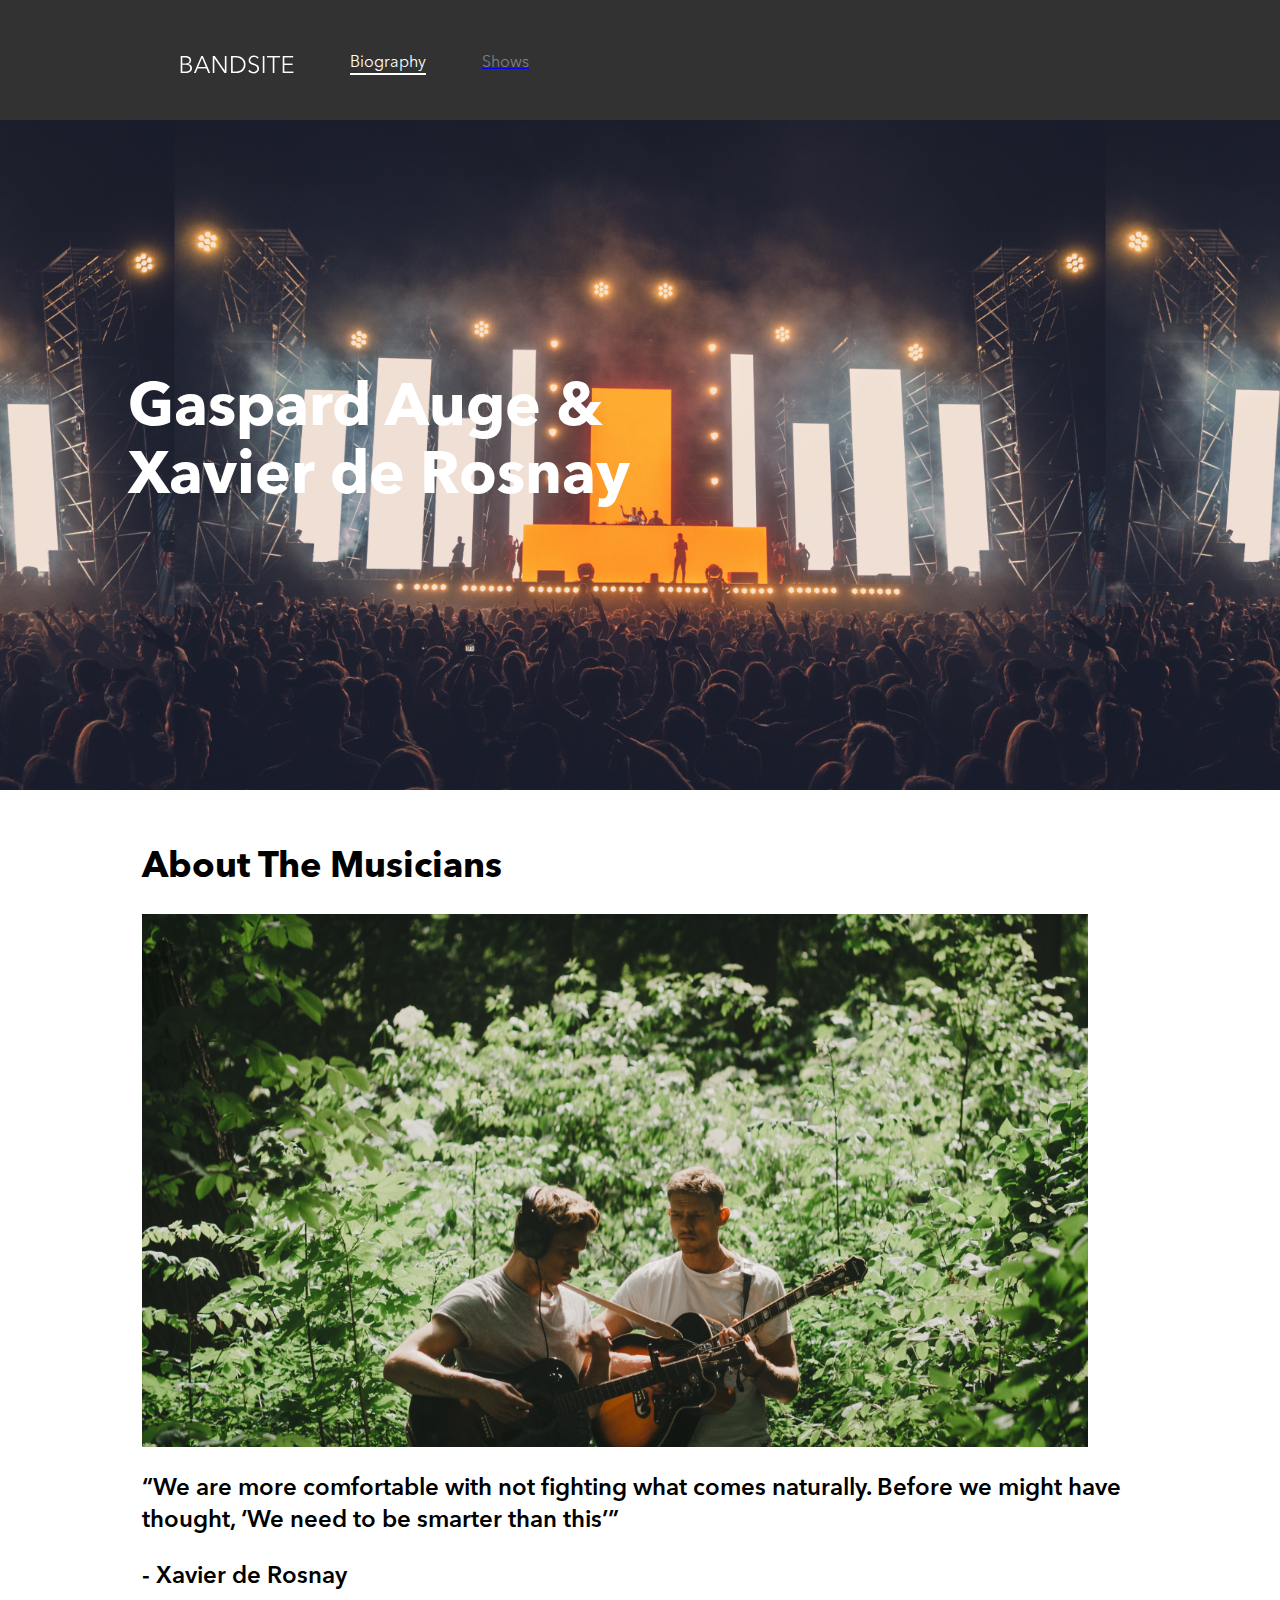
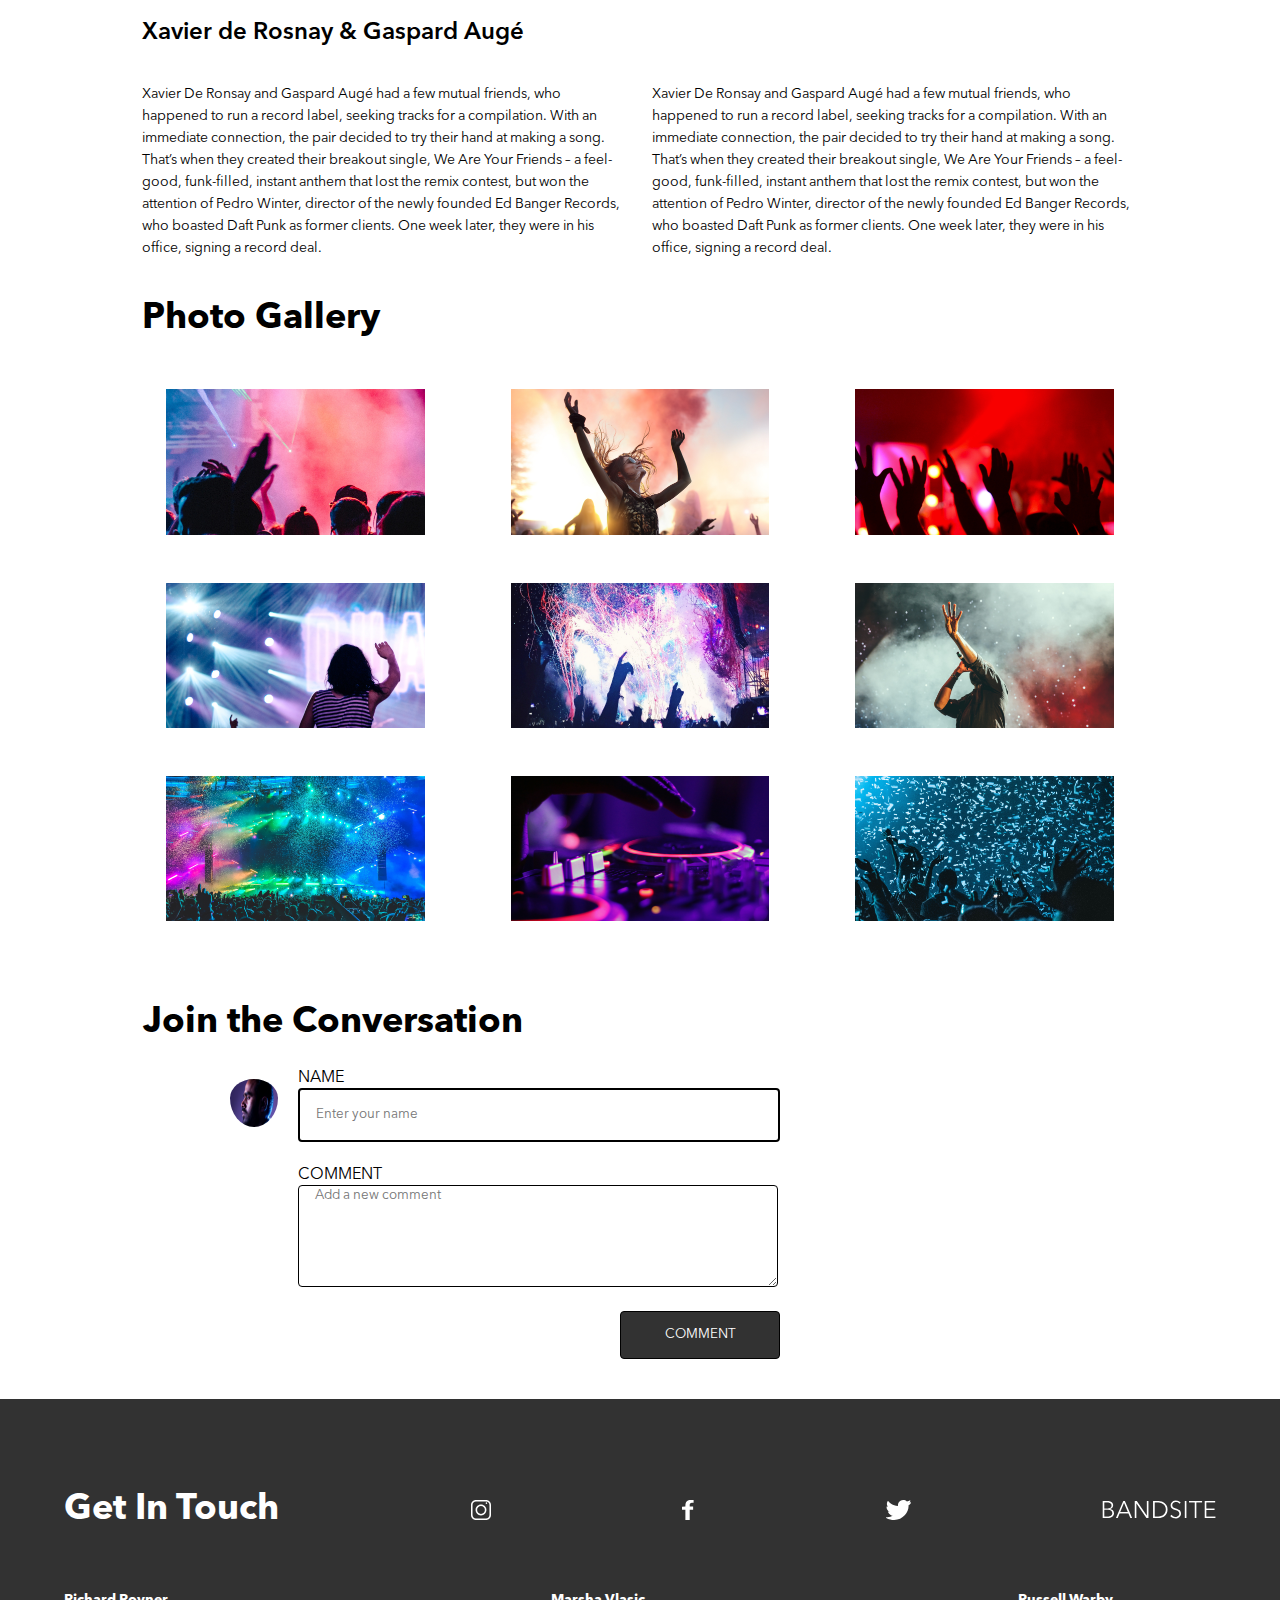
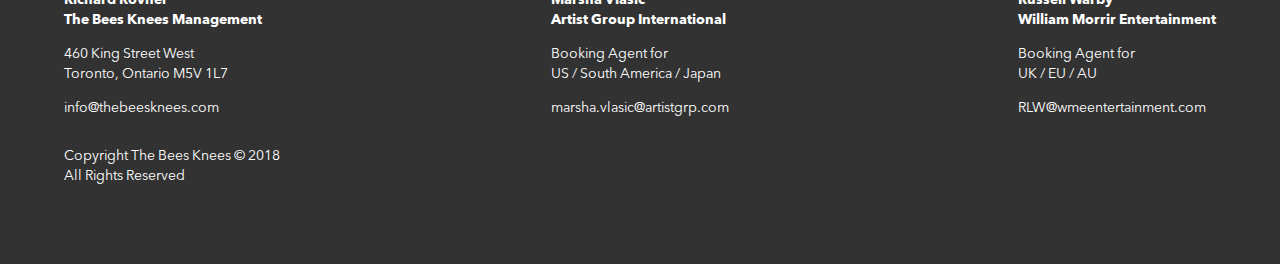
==== commit 37d2d103: "final draft incl problems with js" ====
--- a/sprint-2/index.html
+++ b/sprint-2/index.html
@@ -86,10 +86,10 @@
                 <img class="main__form-image" src="./assets/Images/Mohan-muruge.jpg" alt="commentator image">
                 <div class="main__name-comment-holder">
                     <label class="main__form-name-label" for="name">NAME</label>
-                    <input class="main__form-name" type="text" placeholder="Enter your name" name="name" />
+                    <input class="main__form-name" type="text" value="" placeholder="Enter your name" name="name" />
                     <label class="main__form-comment-label" for="comment">COMMENT</label>
                     <!-- instead of an input for comment, maybe create a textarea -->
-                    <textarea class="main__form-comment" type="text" placeholder="Add a new comment" name="comment"></textarea>
+                    <textarea class="main__form-comment" type="text" value="" placeholder="Add a new comment" name="comment"></textarea>
                     <button class="main__form-button" type="submit">COMMENT</button>
                 </div>
             </form>
@@ -97,7 +97,7 @@
 
         <section class="main__new-comments">
             <!-- The comments section (until the footer) will be recreated using JS -->
-            <div class="main__comment-container">
+            <!-- <div class="main__comment-container">
                 <img class="main__form-image" src="./assets/Images/Mohan-muruge.jpg" alt="commentator image">
                 <div class="main__comment">
                     <div class="main__comment-one-container">
@@ -128,8 +128,7 @@
                     </div>
                     <p class="main__comment-comment">They BLEW the ROOF off at their last show, once everyone started figuring out they were going. This is still simply the greatest opening of a concert I have EVER witnessed.</p>
                 </div>
-            </div>                
-            <!-- comment out until here -->
+            </div>                 -->
         </section>
 
         <footer class="main__footer">
--- a/sprint-2/styles/main.css
+++ b/sprint-2/styles/main.css
@@ -542,6 +542,12 @@
   display: -webkit-box;
   display: -ms-flexbox;
   display: flex;
+}
+
+@media screen and (min-width: 769px) {
+  .main__form {
+    margin-left: 90px;
+  }
 }
 
 @media screen and (max-width: 425px) {
